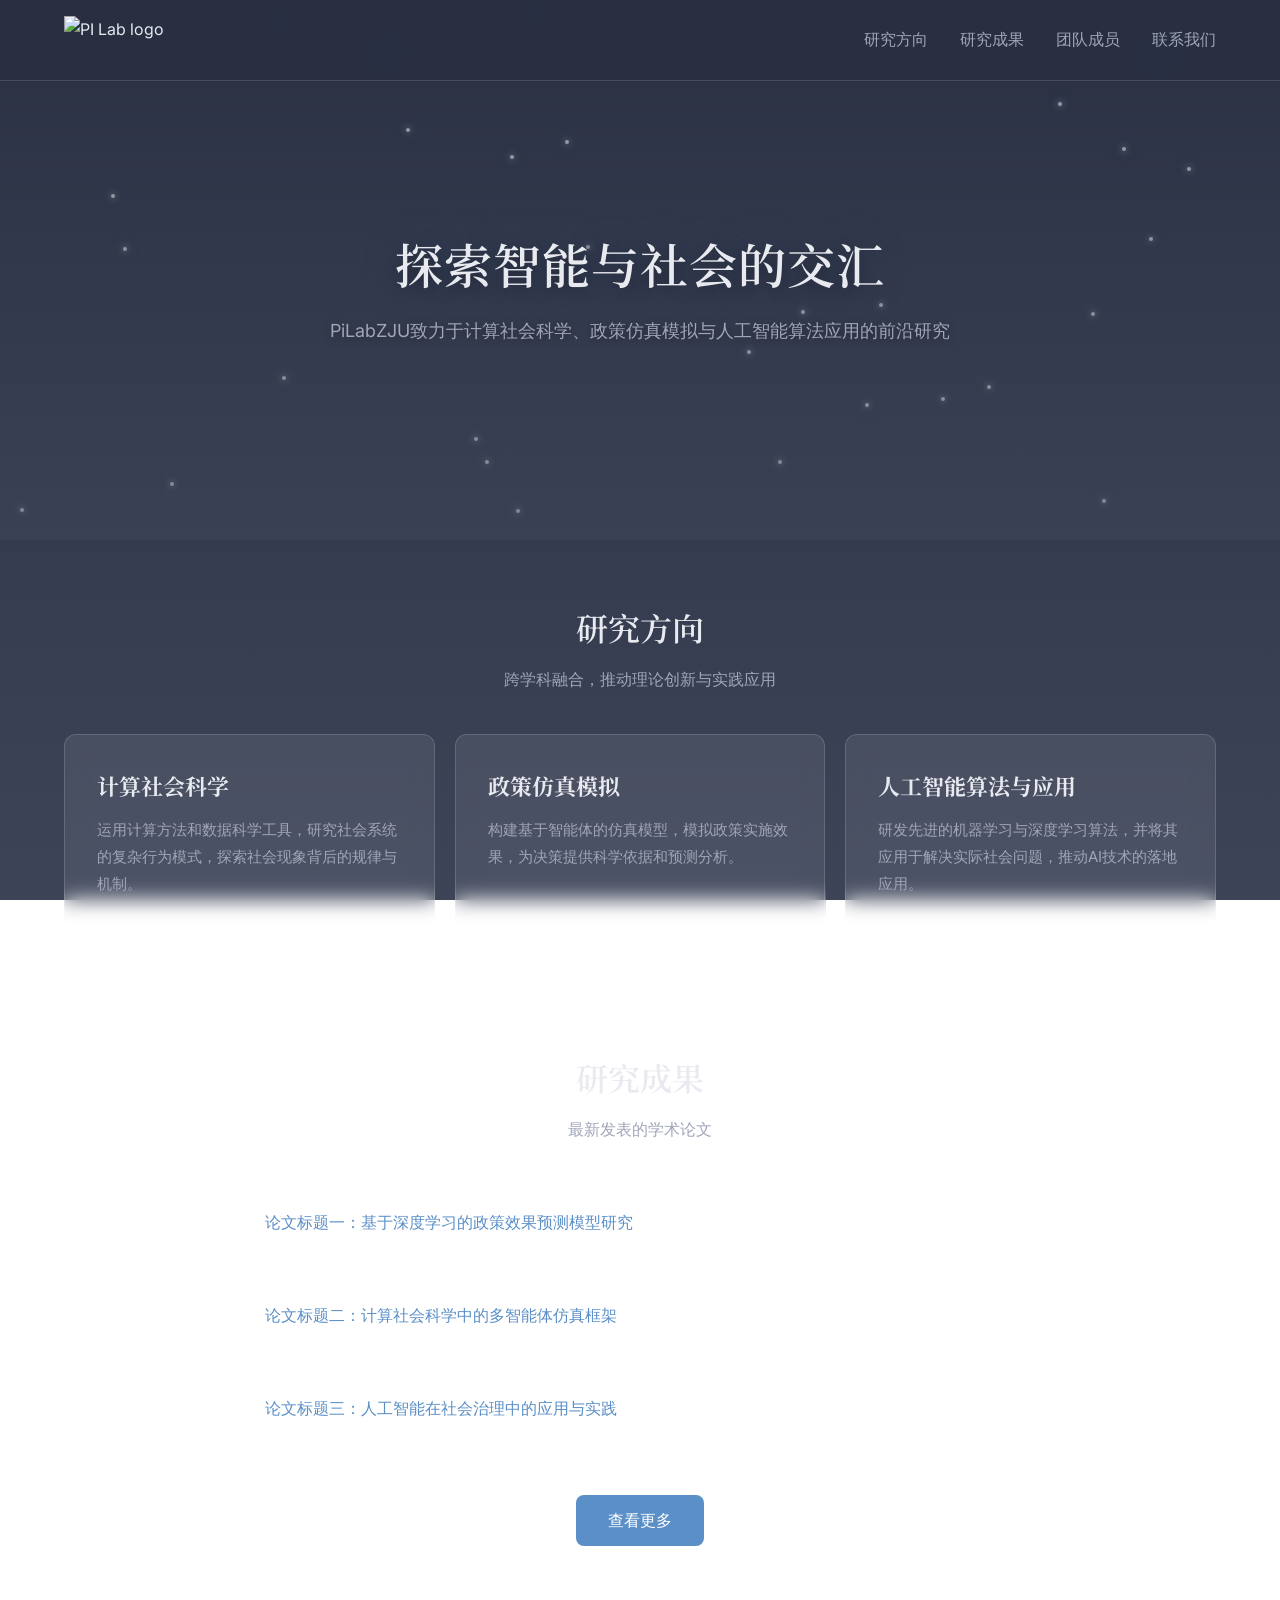
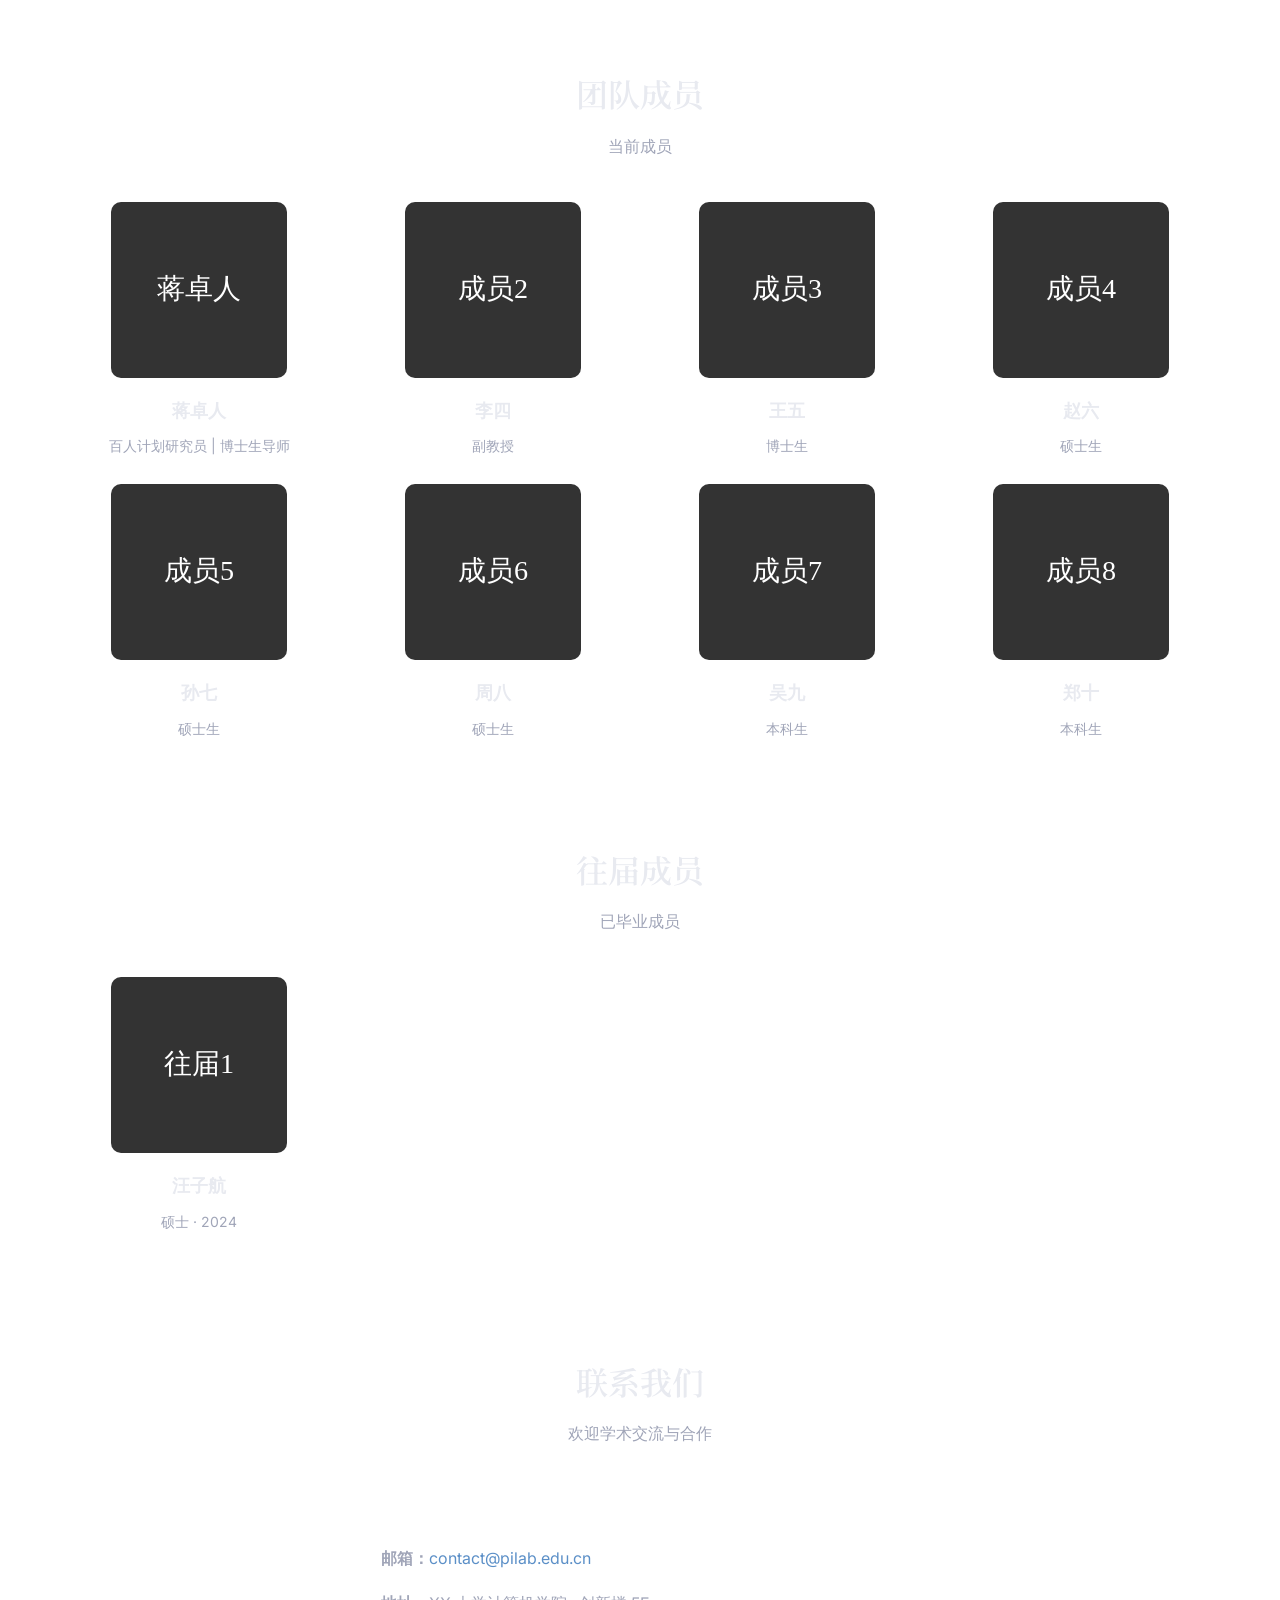
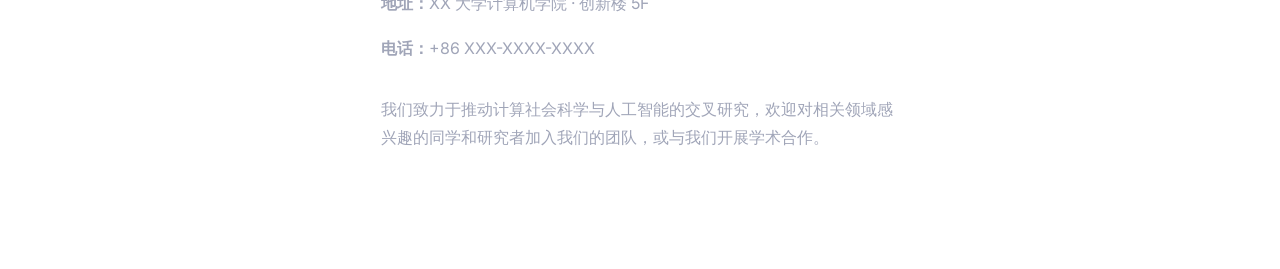
==== index.html @ d2496f92 "Add files via upload" ====
<!doctype html>
<html lang="zh-CN">
<head>
  <meta charset="UTF-8">
  <meta name="viewport" content="width=device-width, initial-scale=1.0">
  <title>PI Lab - 学术团队</title>
  <link rel="preconnect" href="https://fonts.googleapis.com">
  <link rel="preconnect" href="https://fonts.gstatic.com" crossorigin>
  <link href="https://fonts.googleapis.com/css2?family=Noto+Serif+SC:wght@400;600&family=Inter:wght@400;500;600&display=swap" rel="stylesheet">
  <link rel="stylesheet" href="style.css">
</head>
<body>
  <header>
    <div class="nav">
      <div class="brand">
        <img src="pic/logo.svg" alt="PI Lab logo">
      </div>
      <div class="nav-links">
        <a href="#research">研究方向</a>
        <a href="#papers">研究成果</a>
        <a href="#members">团队成员</a>
        <a href="#contact">联系我们</a>
      </div>
    </div>
  </header>

  <main>
    <section class="hero">
      <div class="hero-particles" id="particles"></div>
      <div class="hero-content">
        <h1>探索智能与社会的交汇</h1>
        <p>PiLabZJU致力于计算社会科学、政策仿真模拟与人工智能算法应用的前沿研究</p>
      </div>
    </section>

    <section class="section" id="research">
      <h2 class="section-title">研究方向</h2>
      <p class="section-subtitle">跨学科融合，推动理论创新与实践应用</p>
      <div class="grid">
        <div class="card">
          <h3>计算社会科学</h3>
          <p>运用计算方法和数据科学工具，研究社会系统的复杂行为模式，探索社会现象背后的规律与机制。</p>
        </div>
        <div class="card">
          <h3>政策仿真模拟</h3>
          <p>构建基于智能体的仿真模型，模拟政策实施效果，为决策提供科学依据和预测分析。</p>
        </div>
        <div class="card">
          <h3>人工智能算法与应用</h3>
          <p>研发先进的机器学习与深度学习算法，并将其应用于解决实际社会问题，推动AI技术的落地应用。</p>
        </div>
      </div>
    </section>

    <section class="section" id="papers">
      <h2 class="section-title">研究成果</h2>
      <p class="section-subtitle">最新发表的学术论文</p>
      <div style="max-width: 800px; margin: 0 auto;">
        <div class="paper-item">
          <a href="#" target="_blank">论文标题一：基于深度学习的政策效果预测模型研究</a>
        </div>
        <div class="paper-item">
          <a href="#" target="_blank">论文标题二：计算社会科学中的多智能体仿真框架</a>
        </div>
        <div class="paper-item">
          <a href="#" target="_blank">论文标题三：人工智能在社会治理中的应用与实践</a>
        </div>
        <div style="text-align: center;">
          <a href="papers.html" class="btn-more">查看更多</a>
        </div>
      </div>
    </section>

    <section class="section" id="members">
      <h2 class="section-title">团队成员</h2>
      <p class="section-subtitle">当前成员</p>
      <div class="members-grid">
        <div class="member-card" onclick="window.location.href='member.html?id=1'">
          <img src="pic/teacher_jiang.jpg" alt="蒋卓人" class="member-photo" onerror="this.src='data:image/svg+xml,%3Csvg xmlns=%22http://www.w3.org/2000/svg%22 width=%22100%22 height=%22100%22%3E%3Crect fill=%22%23333%22 width=%22100%22 height=%22100%22/%3E%3Ctext fill=%22%23fff%22 x=%2250%22 y=%2250%22 text-anchor=%22middle%22 dy=%22.3em%22%3E蒋卓人%3C/text%3E%3C/svg%3E'">
          <h3 class="member-name">蒋卓人</h3>
          <p class="member-role">百人计划研究员 | 博士生导师</p>
          <div class="member-hover-info">研究方向：计算社会科学、政策仿真模拟、人工智能算法与应用</div>
        </div>
        <div class="member-card" onclick="window.location.href='member.html?id=2'">
          <img src="pic/member2.jpg" alt="成员2" class="member-photo" onerror="this.src='data:image/svg+xml,%3Csvg xmlns=%22http://www.w3.org/2000/svg%22 width=%22100%22 height=%22100%22%3E%3Crect fill=%22%23333%22 width=%22100%22 height=%22100%22/%3E%3Ctext fill=%22%23fff%22 x=%2250%22 y=%2250%22 text-anchor=%22middle%22 dy=%22.3em%22%3E成员2%3C/text%3E%3C/svg%3E'">
          <h3 class="member-name">李四</h3>
          <p class="member-role">副教授</p>
          <div class="member-hover-info">研究方向：人工智能算法、机器学习</div>
        </div>
        <div class="member-card" onclick="window.location.href='member.html?id=3'">
          <img src="pic/member3.jpg" alt="成员3" class="member-photo" onerror="this.src='data:image/svg+xml,%3Csvg xmlns=%22http://www.w3.org/2000/svg%22 width=%22100%22 height=%22100%22%3E%3Crect fill=%22%23333%22 width=%22100%22 height=%22100%22/%3E%3Ctext fill=%22%23fff%22 x=%2250%22 y=%2250%22 text-anchor=%22middle%22 dy=%22.3em%22%3E成员3%3C/text%3E%3C/svg%3E'">
          <h3 class="member-name">王五</h3>
          <p class="member-role">博士生</p>
          <div class="member-hover-info">研究方向：政策仿真、数据分析</div>
        </div>
        <div class="member-card" onclick="window.location.href='member.html?id=4'">
          <img src="pic/member4.jpg" alt="成员4" class="member-photo" onerror="this.src='data:image/svg+xml,%3Csvg xmlns=%22http://www.w3.org/2000/svg%22 width=%22100%22 height=%22100%22%3E%3Crect fill=%22%23333%22 width=%22100%22 height=%22100%22/%3E%3Ctext fill=%22%23fff%22 x=%2250%22 y=%2250%22 text-anchor=%22middle%22 dy=%22.3em%22%3E成员4%3C/text%3E%3C/svg%3E'">
          <h3 class="member-name">赵六</h3>
          <p class="member-role">硕士生</p>
          <div class="member-hover-info">研究方向：深度学习、计算机视觉</div>
        </div>
        <div class="member-card" onclick="window.location.href='member.html?id=5'">
          <img src="pic/member5.jpg" alt="成员5" class="member-photo" onerror="this.src='data:image/svg+xml,%3Csvg xmlns=%22http://www.w3.org/2000/svg%22 width=%22100%22 height=%22100%22%3E%3Crect fill=%22%23333%22 width=%22100%22 height=%22100%22/%3E%3Ctext fill=%22%23fff%22 x=%2250%22 y=%2250%22 text-anchor=%22middle%22 dy=%22.3em%22%3E成员5%3C/text%3E%3C/svg%3E'">
          <h3 class="member-name">孙七</h3>
          <p class="member-role">硕士生</p>
          <div class="member-hover-info">研究方向：自然语言处理、知识图谱</div>
        </div>
        <div class="member-card" onclick="window.location.href='member.html?id=6'">
          <img src="pic/member6.jpg" alt="成员6" class="member-photo" onerror="this.src='data:image/svg+xml,%3Csvg xmlns=%22http://www.w3.org/2000/svg%22 width=%22100%22 height=%22100%22%3E%3Crect fill=%22%23333%22 width=%22100%22 height=%22100%22/%3E%3Ctext fill=%22%23fff%22 x=%2250%22 y=%2250%22 text-anchor=%22middle%22 dy=%22.3em%22%3E成员6%3C/text%3E%3C/svg%3E'">
          <h3 class="member-name">周八</h3>
          <p class="member-role">硕士生</p>
          <div class="member-hover-info">研究方向：强化学习、智能决策</div>
        </div>
        <div class="member-card" onclick="window.location.href='member.html?id=7'">
          <img src="pic/member7.jpg" alt="成员7" class="member-photo" onerror="this.src='data:image/svg+xml,%3Csvg xmlns=%22http://www.w3.org/2000/svg%22 width=%22100%22 height=%22100%22%3E%3Crect fill=%22%23333%22 width=%22100%22 height=%22100%22/%3E%3Ctext fill=%22%23fff%22 x=%2250%22 y=%2250%22 text-anchor=%22middle%22 dy=%22.3em%22%3E成员7%3C/text%3E%3C/svg%3E'">
          <h3 class="member-name">吴九</h3>
          <p class="member-role">本科生</p>
          <div class="member-hover-info">研究方向：数据挖掘、社会网络分析</div>
        </div>
        <div class="member-card" onclick="window.location.href='member.html?id=8'">
          <img src="pic/member8.jpg" alt="成员8" class="member-photo" onerror="this.src='data:image/svg+xml,%3Csvg xmlns=%22http://www.w3.org/2000/svg%22 width=%22100%22 height=%22100%22%3E%3Crect fill=%22%23333%22 width=%22100%22 height=%22100%22/%3E%3Ctext fill=%22%23fff%22 x=%2250%22 y=%2250%22 text-anchor=%22middle%22 dy=%22.3em%22%3E成员8%3C/text%3E%3C/svg%3E'">
          <h3 class="member-name">郑十</h3>
          <p class="member-role">本科生</p>
          <div class="member-hover-info">研究方向：算法优化、系统设计</div>
        </div>
      </div>
      
      <hr class="section-divider">
      
      <h2 class="section-title" style="margin-top: 0;">往届成员</h2>
      <p class="section-subtitle">已毕业成员</p>
      <div class="members-grid">
        <div class="member-card no-link">
          <img src="pic/alumni1.jpg" alt="往届成员1" class="member-photo" onerror="this.src='data:image/svg+xml,%3Csvg xmlns=%22http://www.w3.org/2000/svg%22 width=%22100%22 height=%22100%22%3E%3Crect fill=%22%23333%22 width=%22100%22 height=%22100%22/%3E%3Ctext fill=%22%23fff%22 x=%2250%22 y=%2250%22 text-anchor=%22middle%22 dy=%22.3em%22%3E往届1%3C/text%3E%3C/svg%3E'">
          <h3 class="member-name">汪子航</h3>
          <p class="member-role">硕士 · 2024</p>
          <div class="member-hover-info">研究方向：计算社会科学、自然语言处理</div>
        </div>
      </div>
    </section>

    <section class="section" id="contact">
      <h2 class="section-title">联系我们</h2>
      <p class="section-subtitle">欢迎学术交流与合作</p>
      <div class="contact-info">
        <p><strong>邮箱：</strong><a href="mailto:contact@pilab.edu.cn">contact@pilab.edu.cn</a></p>
        <p><strong>地址：</strong>XX 大学计算机学院 · 创新楼 5F</p>
        <p><strong>电话：</strong>+86 XXX-XXXX-XXXX</p>
        <p style="margin-top: 32px; color: var(--text-muted);">我们致力于推动计算社会科学与人工智能的交叉研究，欢迎对相关领域感兴趣的同学和研究者加入我们的团队，或与我们开展学术合作。</p>
      </div>
    </section>
  </main>

  <button class="back-to-top" id="backToTop" aria-label="返回顶部">↑</button>

  <script>
    // 生成粒子效果
    function createParticles() {
      const particlesContainer = document.getElementById('particles');
      if (!particlesContainer) return;
      
      const particleCount = 30;
      for (let i = 0; i < particleCount; i++) {
        const particle = document.createElement('div');
        particle.className = 'particle';
        particle.style.left = Math.random() * 100 + '%';
        particle.style.top = Math.random() * 100 + '%';
        particle.style.animationDelay = Math.random() * 15 + 's';
        particle.style.animationDuration = (10 + Math.random() * 10) + 's';
        particlesContainer.appendChild(particle);
      }
    }
    
    // 页面加载后创建粒子
    window.addEventListener('load', createParticles);
    
    // 返回顶部按钮
    const backToTop = document.getElementById('backToTop');
    
    window.addEventListener('scroll', () => {
      if (window.pageYOffset > 300) {
        backToTop.classList.add('visible');
      } else {
        backToTop.classList.remove('visible');
      }
    });
    
    backToTop.addEventListener('click', () => {
      window.scrollTo({
        top: 0,
        behavior: 'smooth'
      });
    });

    // 平滑滚动（增强）
    document.querySelectorAll('a[href^="#"]').forEach(anchor => {
      anchor.addEventListener('click', function (e) {
        e.preventDefault();
        const target = document.querySelector(this.getAttribute('href'));
        if (target) {
          const headerOffset = 80;
          const elementPosition = target.getBoundingClientRect().top;
          const offsetPosition = elementPosition + window.pageYOffset - headerOffset;
          
          window.scrollTo({
            top: offsetPosition,
            behavior: 'smooth'
          });
        }
      });
    });
  </script>
</body>
</html>
---- style.css ----
:root {
  --bg-dark: #2a2f42;
  --bg-gradient-start: #2a2f42;
  --bg-gradient-end: #3d4458;
  --text: #e8eaf0;
  --text-muted: #a0a5b8;
  --primary: #5b8fc7;
  --primary-dark: #4a7bb0;
  --card: rgba(255, 255, 255, 0.08);
  --card-hover: rgba(255, 255, 255, 0.12);
  --border: rgba(255, 255, 255, 0.15);
  --shadow: rgba(0, 0, 0, 0.3);
  --max-width: 1200px;
}
* { 
  box-sizing: border-box;
  margin: 0;
  padding: 0;
}
html {
  scroll-behavior: smooth;
}
body {
  font-family: "Inter", "Noto Sans SC", system-ui, -apple-system, sans-serif;
  background: linear-gradient(180deg, var(--bg-gradient-start) 0%, var(--bg-gradient-end) 100%);
  background-attachment: fixed;
  color: var(--text);
  line-height: 1.7;
  -webkit-font-smoothing: antialiased;
  min-height: 100vh;
}
header {
  background: rgba(42, 47, 66, 0.9);
  backdrop-filter: blur(10px);
  border-bottom: 1px solid var(--border);
  position: fixed;
  top: 0;
  left: 0;
  right: 0;
  z-index: 1000;
  transition: all 0.3s ease;
}
.nav {
  max-width: var(--max-width);
  margin: 0 auto;
  padding: 16px 24px;
  display: flex;
  align-items: center;
  justify-content: space-between;
}
.brand {
  display: inline-flex;
  align-items: center;
}
.brand img {
  height: 48px;
  width: auto;
  display: block;
}
.nav-links {
  display: flex;
  gap: 32px;
  align-items: center;
}
.nav-links a {
  color: var(--text-muted);
  text-decoration: none;
  font-size: 16px;
  font-weight: 500;
  transition: color 0.3s ease;
  position: relative;
}
.nav-links a::after {
  content: '';
  position: absolute;
  bottom: -4px;
  left: 0;
  width: 0;
  height: 2px;
  background: var(--primary);
  transition: width 0.3s ease;
}
.nav-links a:hover {
  color: var(--text);
}
.nav-links a:hover::after {
  width: 100%;
}
.hero {
  position: relative;
  min-height: 60vh;
  display: flex;
  align-items: center;
  justify-content: center;
  text-align: center;
  padding: 100px 24px 60px;
  overflow: hidden;
}
.hero::before {
  content: '';
  position: absolute;
  top: 0;
  left: 0;
  right: 0;
  bottom: 0;
  background: url('pic/star.jpg') center/cover no-repeat;
  background-size: cover;
  background-position: center;
  opacity: 0.6;
  z-index: 0;
  animation: heroZoom 20s ease-in-out infinite alternate;
}
.hero::after {
  content: '';
  position: absolute;
  top: 0;
  left: 0;
  right: 0;
  bottom: 0;
  background: linear-gradient(180deg, rgba(42, 47, 66, 0.4) 0%, rgba(61, 68, 88, 0.6) 100%);
  z-index: 1;
}
.hero-particles {
  position: absolute;
  top: 0;
  left: 0;
  right: 0;
  bottom: 0;
  z-index: 1;
  pointer-events: none;
  overflow: hidden;
}
.particle {
  position: absolute;
  width: 4px;
  height: 4px;
  background: rgba(255, 255, 255, 0.9);
  border-radius: 50%;
  animation: float 15s infinite ease-in-out;
  box-shadow: 0 0 6px rgba(255, 255, 255, 0.8), 0 0 12px rgba(91, 143, 199, 0.6);
}
@keyframes heroZoom {
  0% {
    transform: scale(1);
  }
  100% {
    transform: scale(1.1);
  }
}
@keyframes float {
  0%, 100% {
    transform: translateY(0) translateX(0);
    opacity: 0.3;
  }
  10% {
    opacity: 1;
  }
  90% {
    opacity: 1;
  }
  50% {
    transform: translateY(-100px) translateX(50px);
    opacity: 1;
  }
}
@keyframes fadeInUp {
  from {
    opacity: 0;
    transform: translateY(30px);
  }
  to {
    opacity: 1;
    transform: translateY(0);
  }
}
.hero-content {
  position: relative;
  z-index: 2;
  max-width: 800px;
  margin: 0 auto;
  animation: fadeInUp 1s ease-out;
}
.hero h1 {
  font-family: "Noto Serif SC", serif;
  font-size: clamp(28px, 4vw, 48px);
  font-weight: 600;
  margin: 0 0 20px;
  letter-spacing: 1px;
  line-height: 1.3;
  text-shadow: 0 4px 20px rgba(0, 0, 0, 0.5), 0 0 40px rgba(91, 143, 199, 0.3);
  animation: fadeInUp 1s ease-out 0.2s both;
}
.hero p {
  font-size: clamp(15px, 2vw, 18px);
  color: var(--text-muted);
  margin: 0;
  line-height: 1.8;
  text-shadow: 0 2px 10px rgba(0, 0, 0, 0.4);
  animation: fadeInUp 1s ease-out 0.4s both;
}
.section {
  max-width: var(--max-width);
  margin: 0 auto;
  padding: 60px 24px;
}
.section-title {
  font-family: "Noto Serif SC", serif;
  font-size: clamp(26px, 4vw, 32px);
  font-weight: 600;
  margin: 0 0 12px;
  text-align: center;
  color: var(--text);
}
.section-subtitle {
  text-align: center;
  color: var(--text-muted);
  font-size: 16px;
  margin: 0 0 40px;
}
.grid {
  display: grid;
  grid-template-columns: repeat(auto-fit, minmax(280px, 1fr));
  gap: 20px;
  margin-top: 32px;
}
.card {
  background: var(--card);
  border: 1px solid var(--border);
  border-radius: 12px;
  padding: 32px;
  transition: all 0.3s ease;
  backdrop-filter: blur(10px);
}
.card:hover {
  background: var(--card-hover);
  transform: translateY(-4px);
  box-shadow: 0 12px 40px var(--shadow);
}
.card h3 {
  font-family: "Noto Serif SC", serif;
  font-size: 22px;
  margin: 0 0 12px;
  color: var(--text);
}
.card p {
  color: var(--text-muted);
  font-size: 15px;
  line-height: 1.8;
  margin: 0;
}
.paper-item {
  background: var(--card);
  border: 1px solid var(--border);
  border-radius: 12px;
  padding: 24px;
  margin-bottom: 16px;
  transition: all 0.3s ease;
  backdrop-filter: blur(10px);
}
.paper-item:hover {
  background: var(--card-hover);
  transform: translateX(8px);
}
.paper-item a {
  color: var(--primary);
  text-decoration: none;
  font-size: 16px;
  font-weight: 500;
  display: block;
  transition: color 0.3s ease;
}
.paper-item a:hover {
  color: var(--primary-dark);
}
.btn-more {
  display: inline-block;
  margin-top: 32px;
  padding: 12px 32px;
  background: var(--primary);
  color: #fff;
  text-decoration: none;
  border-radius: 8px;
  font-weight: 500;
  transition: all 0.3s ease;
  border: none;
  cursor: pointer;
}
.btn-more:hover {
  background: var(--primary-dark);
  transform: translateY(-2px);
  box-shadow: 0 8px 24px rgba(91, 143, 199, 0.3);
}
.members-grid {
  display: grid;
  grid-template-columns: repeat(4, 1fr);
  gap: 24px;
  margin-top: 32px;
}
.member-card {
  text-align: center;
  cursor: pointer;
  transition: all 0.3s ease;
}
.member-card.no-link {
  cursor: default;
}
.member-photo {
  width: 100%;
  max-width: 180px;
  aspect-ratio: 1;
  border-radius: 12px;
  object-fit: cover;
  border: 2px solid var(--border);
  margin: 0 auto 16px;
  transition: all 0.3s ease;
  background: var(--card);
  display: block;
}
.member-card:hover .member-photo {
  border-color: var(--primary);
  transform: scale(1.05);
  box-shadow: 0 8px 24px var(--shadow);
}
.member-name {
  font-size: 18px;
  font-weight: 600;
  margin: 0 0 8px;
  color: var(--text);
}
.member-role {
  font-size: 14px;
  color: var(--text-muted);
  margin: 0;
}
.member-hover-info {
  position: absolute;
  top: 50%;
  left: 50%;
  transform: translate(-50%, -50%);
  background: rgba(26, 29, 46, 0.95);
  backdrop-filter: blur(10px);
  padding: 16px 20px;
  border-radius: 8px;
  border: 1px solid var(--border);
  opacity: 0;
  pointer-events: none;
  transition: all 0.3s ease;
  z-index: 10;
  white-space: nowrap;
  font-size: 14px;
  color: var(--text);
}
.member-card {
  position: relative;
}
.member-card:hover .member-hover-info {
  opacity: 1;
}
.contact-info {
  background: var(--card);
  border: 1px solid var(--border);
  border-radius: 12px;
  padding: 40px;
  max-width: 600px;
  margin: 0 auto;
  backdrop-filter: blur(10px);
}
.contact-info p {
  color: var(--text-muted);
  font-size: 16px;
  margin: 16px 0;
  line-height: 1.8;
}
.contact-info a {
  color: var(--primary);
  text-decoration: none;
  transition: color 0.3s ease;
}
.contact-info a:hover {
  color: var(--primary-dark);
}
.back-to-top {
  position: fixed;
  bottom: 32px;
  right: 32px;
  width: 48px;
  height: 48px;
  background: var(--primary);
  border: none;
  border-radius: 50%;
  color: #fff;
  font-size: 20px;
  cursor: pointer;
  opacity: 0;
  visibility: hidden;
  transition: all 0.3s ease;
  z-index: 999;
  display: flex;
  align-items: center;
  justify-content: center;
  box-shadow: 0 4px 16px rgba(91, 143, 199, 0.3);
}
.back-to-top.visible {
  opacity: 1;
  visibility: visible;
}
.back-to-top:hover {
  background: var(--primary-dark);
  transform: translateY(-4px);
  box-shadow: 0 8px 24px rgba(91, 143, 199, 0.4);
}
.section-divider {
  margin: 50px 0;
  border: none;
  height: 1px;
  background: var(--border);
}
@media (max-width: 1024px) {
  .members-grid {
    grid-template-columns: repeat(3, 1fr);
  }
}
@media (max-width: 768px) {
  .nav-links {
    gap: 20px;
  }
  .nav-links a {
    font-size: 13px;
  }
  .members-grid {
    grid-template-columns: repeat(2, 1fr);
    gap: 24px;
  }
  .section {
    padding: 50px 20px;
  }
  .back-to-top {
    bottom: 20px;
    right: 20px;
    width: 44px;
    height: 44px;
  }
}
@media (max-width: 480px) {
  .members-grid {
    grid-template-columns: 1fr;
  }
  .nav-links {
    gap: 16px;
  }
}

/* Papers page specific styles */
.brand a {
  text-decoration: none;
}
.container {
  max-width: var(--max-width);
  margin: 0 auto;
  padding: 120px 24px 80px;
}
.page-title {
  font-family: "Noto Serif SC", serif;
  font-size: clamp(32px, 5vw, 42px);
  font-weight: 600;
  margin: 0 0 16px;
  text-align: center;
}
.page-subtitle {
  text-align: center;
  color: var(--text-muted);
  font-size: 16px;
  margin: 0 0 60px;
}
.paper-list {
  display: flex;
  flex-direction: column;
  gap: 20px;
}
.paper-card {
  background: var(--card);
  border: 1px solid var(--border);
  border-radius: 12px;
  padding: 28px;
  transition: all 0.3s ease;
  backdrop-filter: blur(10px);
}
.paper-card:hover {
  background: var(--card-hover);
  transform: translateY(-2px);
  box-shadow: 0 12px 40px var(--shadow);
}
.paper-title {
  font-size: 20px;
  font-weight: 600;
  margin: 0 0 12px;
  color: var(--text);
  line-height: 1.4;
}
.paper-title a {
  color: var(--primary);
  text-decoration: none;
  transition: color 0.3s ease;
}
.paper-title a:hover {
  color: var(--primary-dark);
}
.paper-authors {
  color: var(--text-muted);
  font-size: 15px;
  margin: 0 0 12px;
}
.paper-venue {
  color: var(--text-muted);
  font-size: 14px;
  margin: 0 0 16px;
  font-style: italic;
}
.paper-links {
  display: flex;
  gap: 16px;
  flex-wrap: wrap;
}
.paper-link {
  display: inline-flex;
  align-items: center;
  gap: 6px;
  padding: 8px 16px;
  background: rgba(91, 143, 199, 0.1);
  border: 1px solid var(--primary);
  border-radius: 6px;
  color: var(--primary);
  text-decoration: none;
  font-size: 14px;
  transition: all 0.3s ease;
}
.paper-link:hover {
  background: var(--primary);
  color: #fff;
}

/* Member page specific styles */
.member-header {
  display: grid;
  grid-template-columns: 200px 1fr;
  gap: 40px;
  margin-bottom: 40px;
  align-items: start;
}
.member-photo-large {
  width: 100%;
  aspect-ratio: 1;
  border-radius: 12px;
  object-fit: cover;
  border: 2px solid var(--border);
  background: var(--card);
}
.member-info {
  flex: 1;
}
.member-tags {
  display: flex;
  flex-wrap: wrap;
  gap: 10px;
  margin-bottom: 20px;
}
.tag {
  padding: 6px 14px;
  background: rgba(91, 143, 199, 0.15);
  border: 1px solid var(--primary);
  border-radius: 20px;
  font-size: 14px;
  color: var(--primary);
}
.member-links {
  display: flex;
  gap: 16px;
  flex-wrap: wrap;
}
.member-link {
  display: inline-flex;
  align-items: center;
  gap: 6px;
  padding: 8px 16px;
  background: rgba(91, 143, 199, 0.1);
  border: 1px solid var(--primary);
  border-radius: 6px;
  color: var(--primary);
  text-decoration: none;
  font-size: 14px;
  transition: all 0.3s ease;
}
.member-link:hover {
  background: var(--primary);
  color: #fff;
}
.member-content {
  background: var(--card);
  border: 1px solid var(--border);
  border-radius: 12px;
  padding: 40px;
  backdrop-filter: blur(10px);
}
.content-section {
  margin-bottom: 32px;
}
.content-section:last-child {
  margin-bottom: 0;
}
.content-section h3 {
  font-family: "Noto Serif SC", serif;
  font-size: 22px;
  font-weight: 600;
  margin: 0 0 16px;
  color: var(--text);
  padding-bottom: 12px;
  border-bottom: 1px solid var(--border);
}
.content-section p {
  color: var(--text-muted);
  font-size: 16px;
  line-height: 1.8;
  margin: 0 0 16px;
}
.content-section ul {
  color: var(--text-muted);
  font-size: 16px;
  line-height: 1.8;
  padding-left: 24px;
  margin: 0;
}
.content-section li {
  margin-bottom: 8px;
}

/* Additional responsive styles for papers and member pages */
@media (max-width: 768px) {
  .container {
    padding: 100px 20px 60px;
  }
  .paper-card {
    padding: 20px;
  }
  .paper-links {
    flex-direction: column;
  }
  .paper-link {
    width: 100%;
    justify-content: center;
  }
  .member-header {
    grid-template-columns: 1fr;
    gap: 24px;
    text-align: center;
  }
  .member-photo-large {
    max-width: 200px;
    margin: 0 auto;
  }
  .member-content {
    padding: 24px;
  }
}
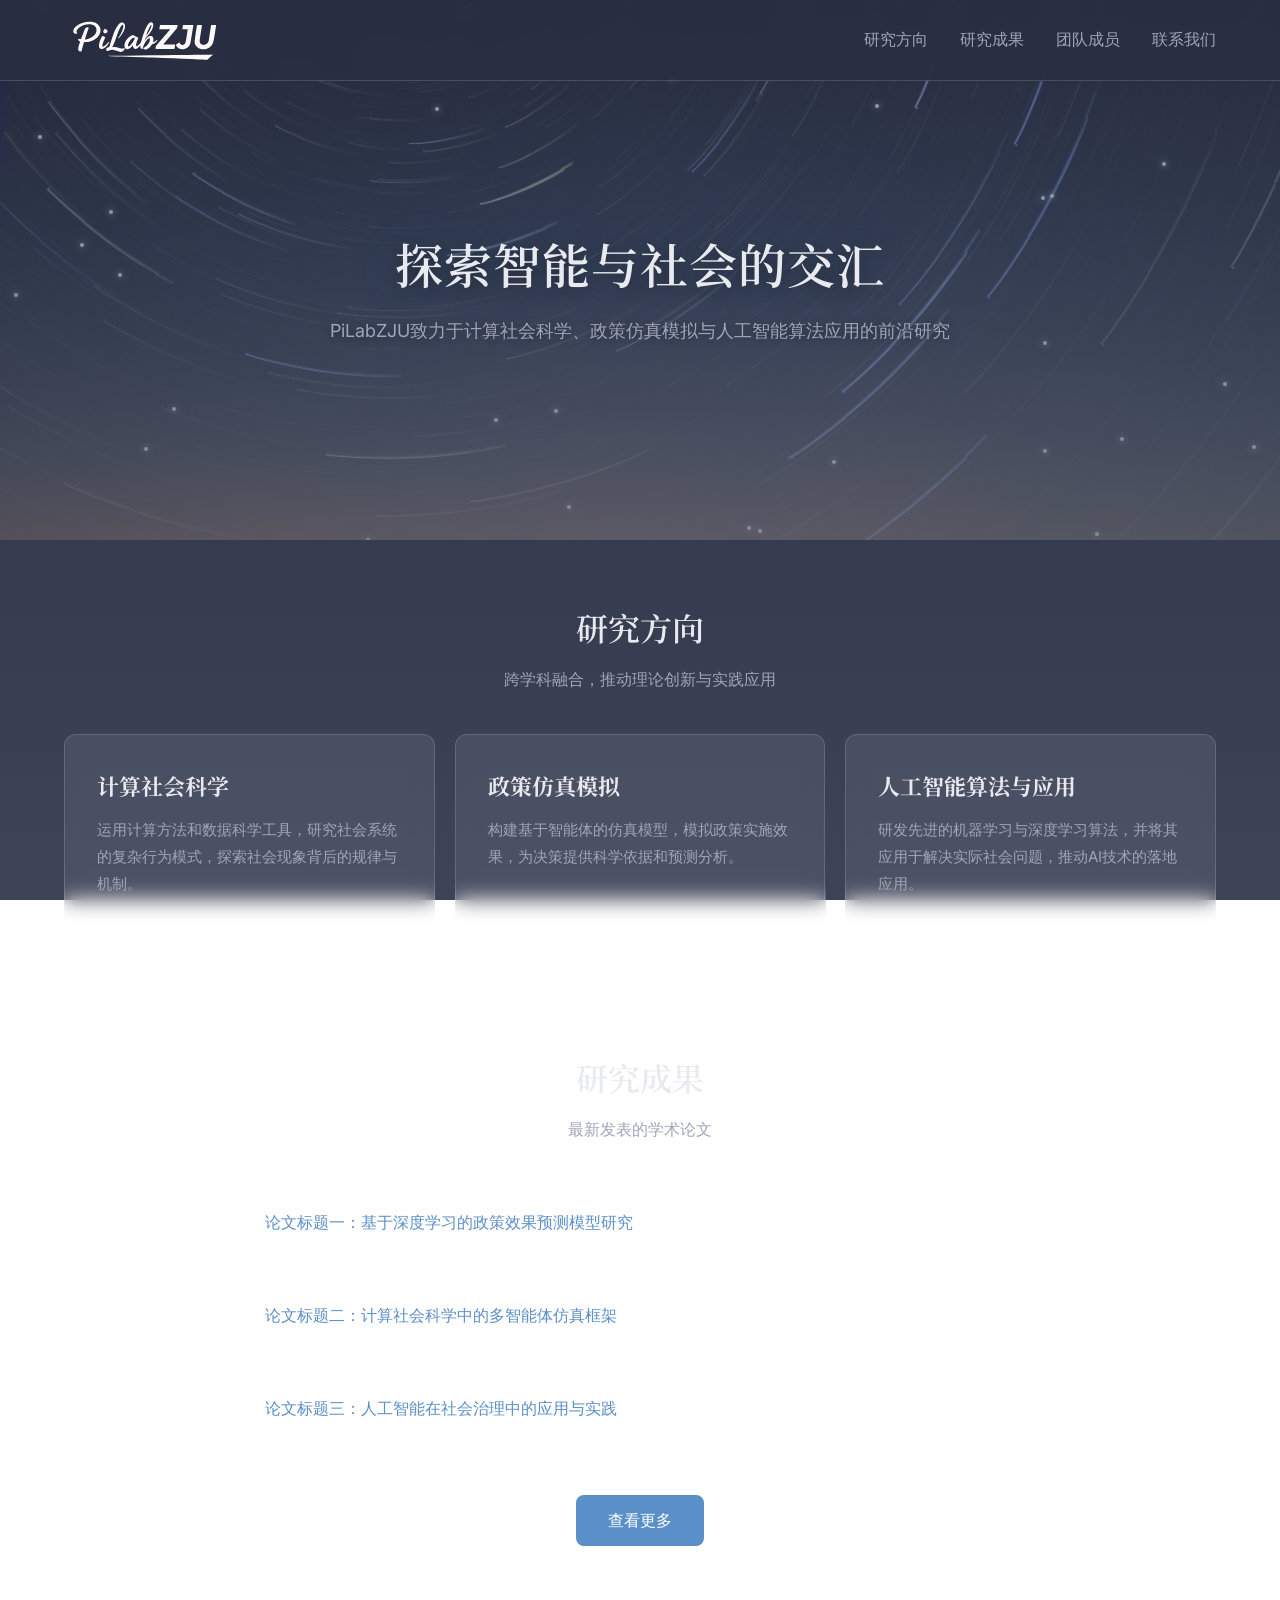
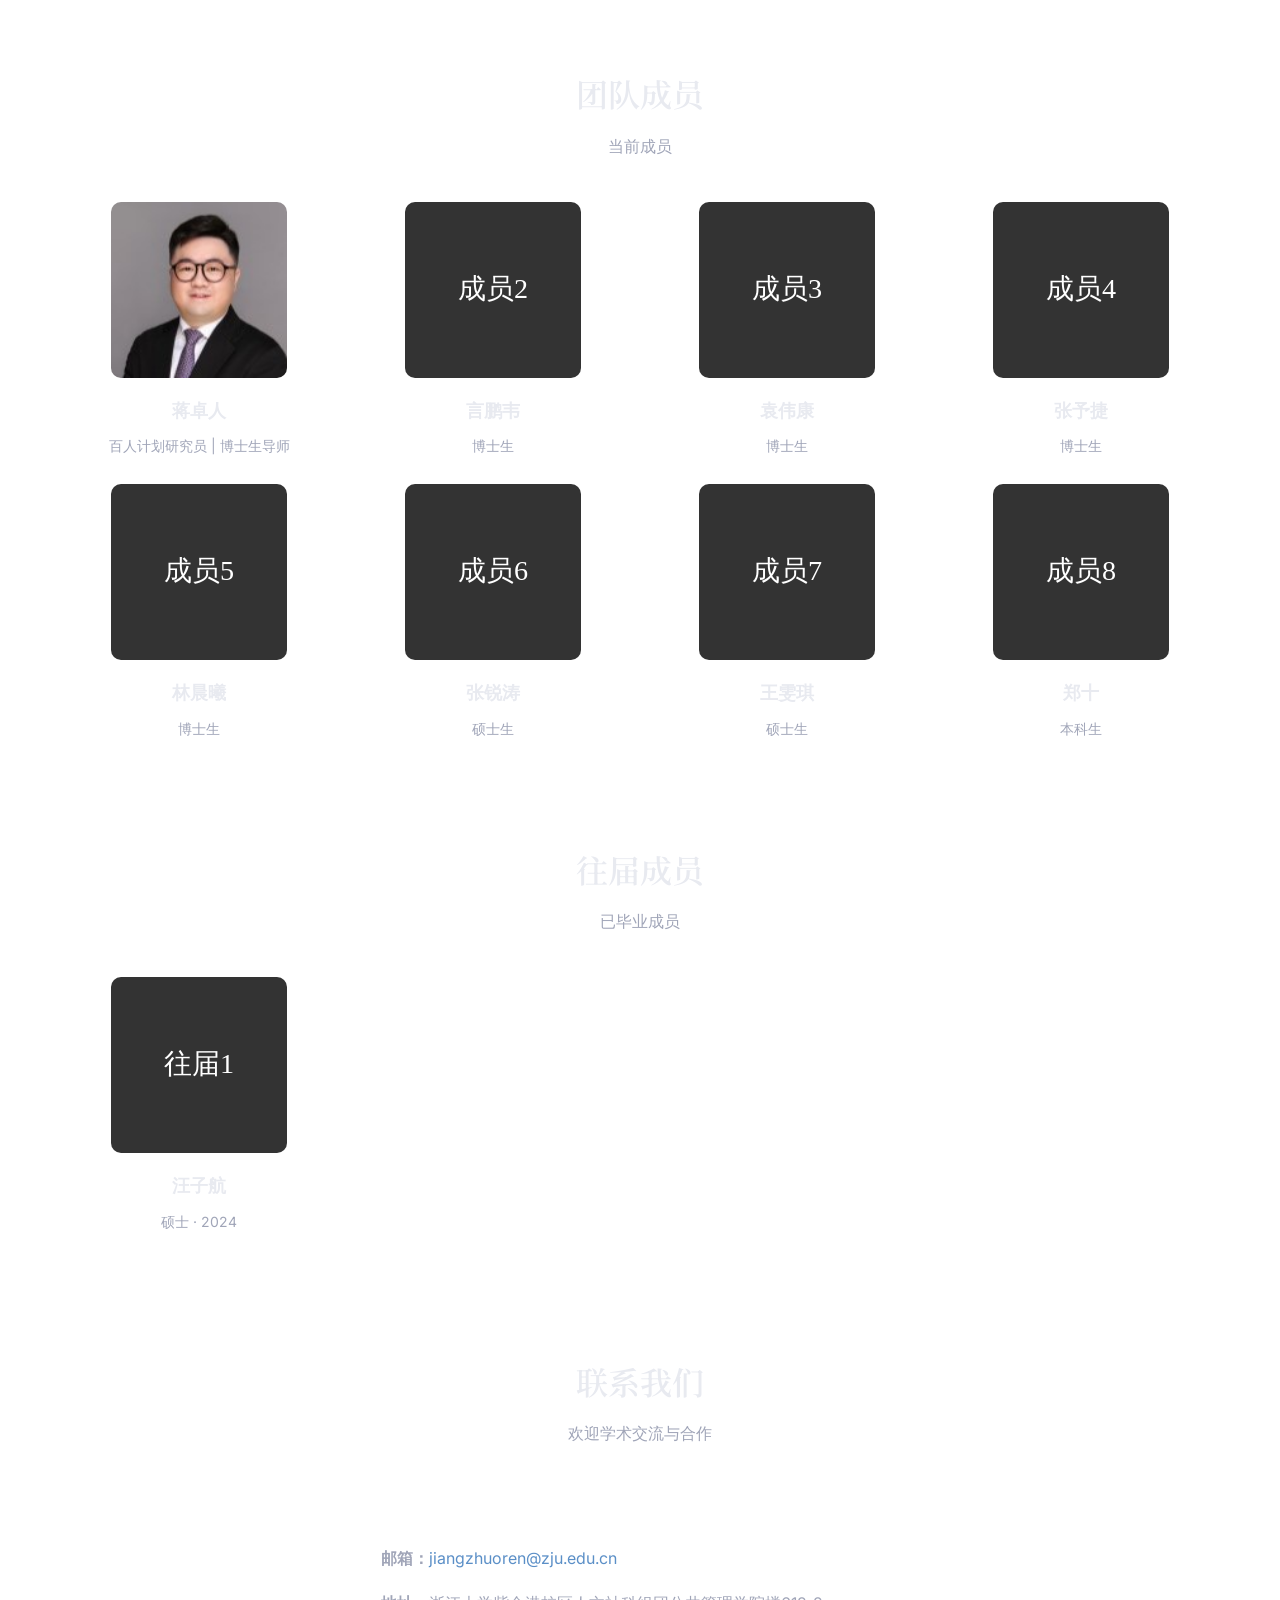
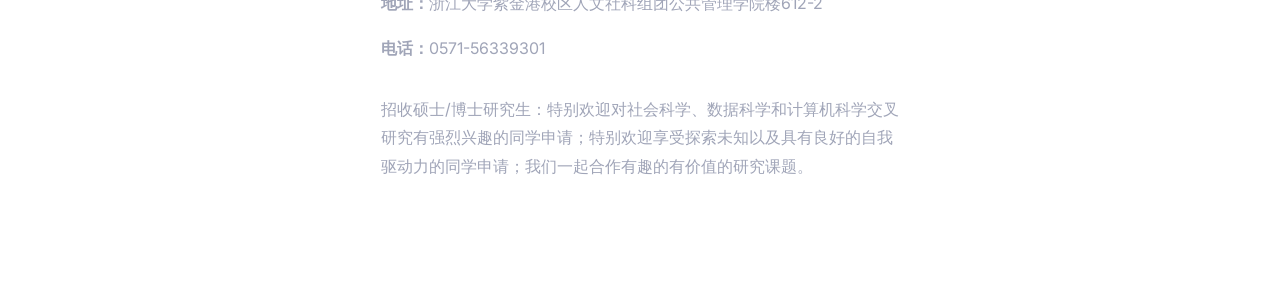
==== commit e012ba03: "update files" ====
--- a/index.html
+++ b/index.html
@@ -83,38 +83,38 @@
         </div>
         <div class="member-card" onclick="window.location.href='member.html?id=2'">
           <img src="pic/member2.jpg" alt="成员2" class="member-photo" onerror="this.src='data:image/svg+xml,%3Csvg xmlns=%22http://www.w3.org/2000/svg%22 width=%22100%22 height=%22100%22%3E%3Crect fill=%22%23333%22 width=%22100%22 height=%22100%22/%3E%3Ctext fill=%22%23fff%22 x=%2250%22 y=%2250%22 text-anchor=%22middle%22 dy=%22.3em%22%3E成员2%3C/text%3E%3C/svg%3E'">
-          <h3 class="member-name">李四</h3>
-          <p class="member-role">副教授</p>
+          <h3 class="member-name">言鹏韦</h3>
+          <p class="member-role">博士生</p>
           <div class="member-hover-info">研究方向：人工智能算法、机器学习</div>
         </div>
         <div class="member-card" onclick="window.location.href='member.html?id=3'">
           <img src="pic/member3.jpg" alt="成员3" class="member-photo" onerror="this.src='data:image/svg+xml,%3Csvg xmlns=%22http://www.w3.org/2000/svg%22 width=%22100%22 height=%22100%22%3E%3Crect fill=%22%23333%22 width=%22100%22 height=%22100%22/%3E%3Ctext fill=%22%23fff%22 x=%2250%22 y=%2250%22 text-anchor=%22middle%22 dy=%22.3em%22%3E成员3%3C/text%3E%3C/svg%3E'">
-          <h3 class="member-name">王五</h3>
-          <p class="member-role">博士生</p>
-          <div class="member-hover-info">研究方向：政策仿真、数据分析</div>
+          <h3 class="member-name">袁伟康</h3>
+          <p class="member-role">博士生</p>
+          <div class="member-hover-info">研究方向：计算社会科学、社交媒体、领域特定型大语言模型</div>
         </div>
         <div class="member-card" onclick="window.location.href='member.html?id=4'">
           <img src="pic/member4.jpg" alt="成员4" class="member-photo" onerror="this.src='data:image/svg+xml,%3Csvg xmlns=%22http://www.w3.org/2000/svg%22 width=%22100%22 height=%22100%22%3E%3Crect fill=%22%23333%22 width=%22100%22 height=%22100%22/%3E%3Ctext fill=%22%23fff%22 x=%2250%22 y=%2250%22 text-anchor=%22middle%22 dy=%22.3em%22%3E成员4%3C/text%3E%3C/svg%3E'">
-          <h3 class="member-name">赵六</h3>
-          <p class="member-role">硕士生</p>
+          <h3 class="member-name">张予捷</h3>
+          <p class="member-role">博士生</p>
           <div class="member-hover-info">研究方向：深度学习、计算机视觉</div>
         </div>
         <div class="member-card" onclick="window.location.href='member.html?id=5'">
           <img src="pic/member5.jpg" alt="成员5" class="member-photo" onerror="this.src='data:image/svg+xml,%3Csvg xmlns=%22http://www.w3.org/2000/svg%22 width=%22100%22 height=%22100%22%3E%3Crect fill=%22%23333%22 width=%22100%22 height=%22100%22/%3E%3Ctext fill=%22%23fff%22 x=%2250%22 y=%2250%22 text-anchor=%22middle%22 dy=%22.3em%22%3E成员5%3C/text%3E%3C/svg%3E'">
-          <h3 class="member-name">孙七</h3>
-          <p class="member-role">硕士生</p>
+          <h3 class="member-name">林晨曦</h3>
+          <p class="member-role">博士生</p>
           <div class="member-hover-info">研究方向：自然语言处理、知识图谱</div>
         </div>
         <div class="member-card" onclick="window.location.href='member.html?id=6'">
           <img src="pic/member6.jpg" alt="成员6" class="member-photo" onerror="this.src='data:image/svg+xml,%3Csvg xmlns=%22http://www.w3.org/2000/svg%22 width=%22100%22 height=%22100%22%3E%3Crect fill=%22%23333%22 width=%22100%22 height=%22100%22/%3E%3Ctext fill=%22%23fff%22 x=%2250%22 y=%2250%22 text-anchor=%22middle%22 dy=%22.3em%22%3E成员6%3C/text%3E%3C/svg%3E'">
-          <h3 class="member-name">周八</h3>
+          <h3 class="member-name">张锐涛</h3>
           <p class="member-role">硕士生</p>
           <div class="member-hover-info">研究方向：强化学习、智能决策</div>
         </div>
         <div class="member-card" onclick="window.location.href='member.html?id=7'">
           <img src="pic/member7.jpg" alt="成员7" class="member-photo" onerror="this.src='data:image/svg+xml,%3Csvg xmlns=%22http://www.w3.org/2000/svg%22 width=%22100%22 height=%22100%22%3E%3Crect fill=%22%23333%22 width=%22100%22 height=%22100%22/%3E%3Ctext fill=%22%23fff%22 x=%2250%22 y=%2250%22 text-anchor=%22middle%22 dy=%22.3em%22%3E成员7%3C/text%3E%3C/svg%3E'">
-          <h3 class="member-name">吴九</h3>
-          <p class="member-role">本科生</p>
+          <h3 class="member-name">王雯琪</h3>
+          <p class="member-role">硕士生</p>
           <div class="member-hover-info">研究方向：数据挖掘、社会网络分析</div>
         </div>
         <div class="member-card" onclick="window.location.href='member.html?id=8'">
@@ -143,10 +143,10 @@
       <h2 class="section-title">联系我们</h2>
       <p class="section-subtitle">欢迎学术交流与合作</p>
       <div class="contact-info">
-        <p><strong>邮箱：</strong><a href="mailto:contact@pilab.edu.cn">contact@pilab.edu.cn</a></p>
-        <p><strong>地址：</strong>XX 大学计算机学院 · 创新楼 5F</p>
-        <p><strong>电话：</strong>+86 XXX-XXXX-XXXX</p>
-        <p style="margin-top: 32px; color: var(--text-muted);">我们致力于推动计算社会科学与人工智能的交叉研究，欢迎对相关领域感兴趣的同学和研究者加入我们的团队，或与我们开展学术合作。</p>
+        <p><strong>邮箱：</strong><a href="#">jiangzhuoren@zju.edu.cn</a></p>
+        <p><strong>地址：</strong>浙江大学紫金港校区人文社科组团公共管理学院楼612-2</p>
+        <p><strong>电话：</strong>0571-56339301</p>
+        <p style="margin-top: 32px; color: var(--text-muted);">招收硕士/博士研究生：特别欢迎对社会科学、数据科学和计算机科学交叉研究有强烈兴趣的同学申请；特别欢迎享受探索未知以及具有良好的自我驱动力的同学申请；我们一起合作有趣的有价值的研究课题。</p>
       </div>
     </section>
   </main>
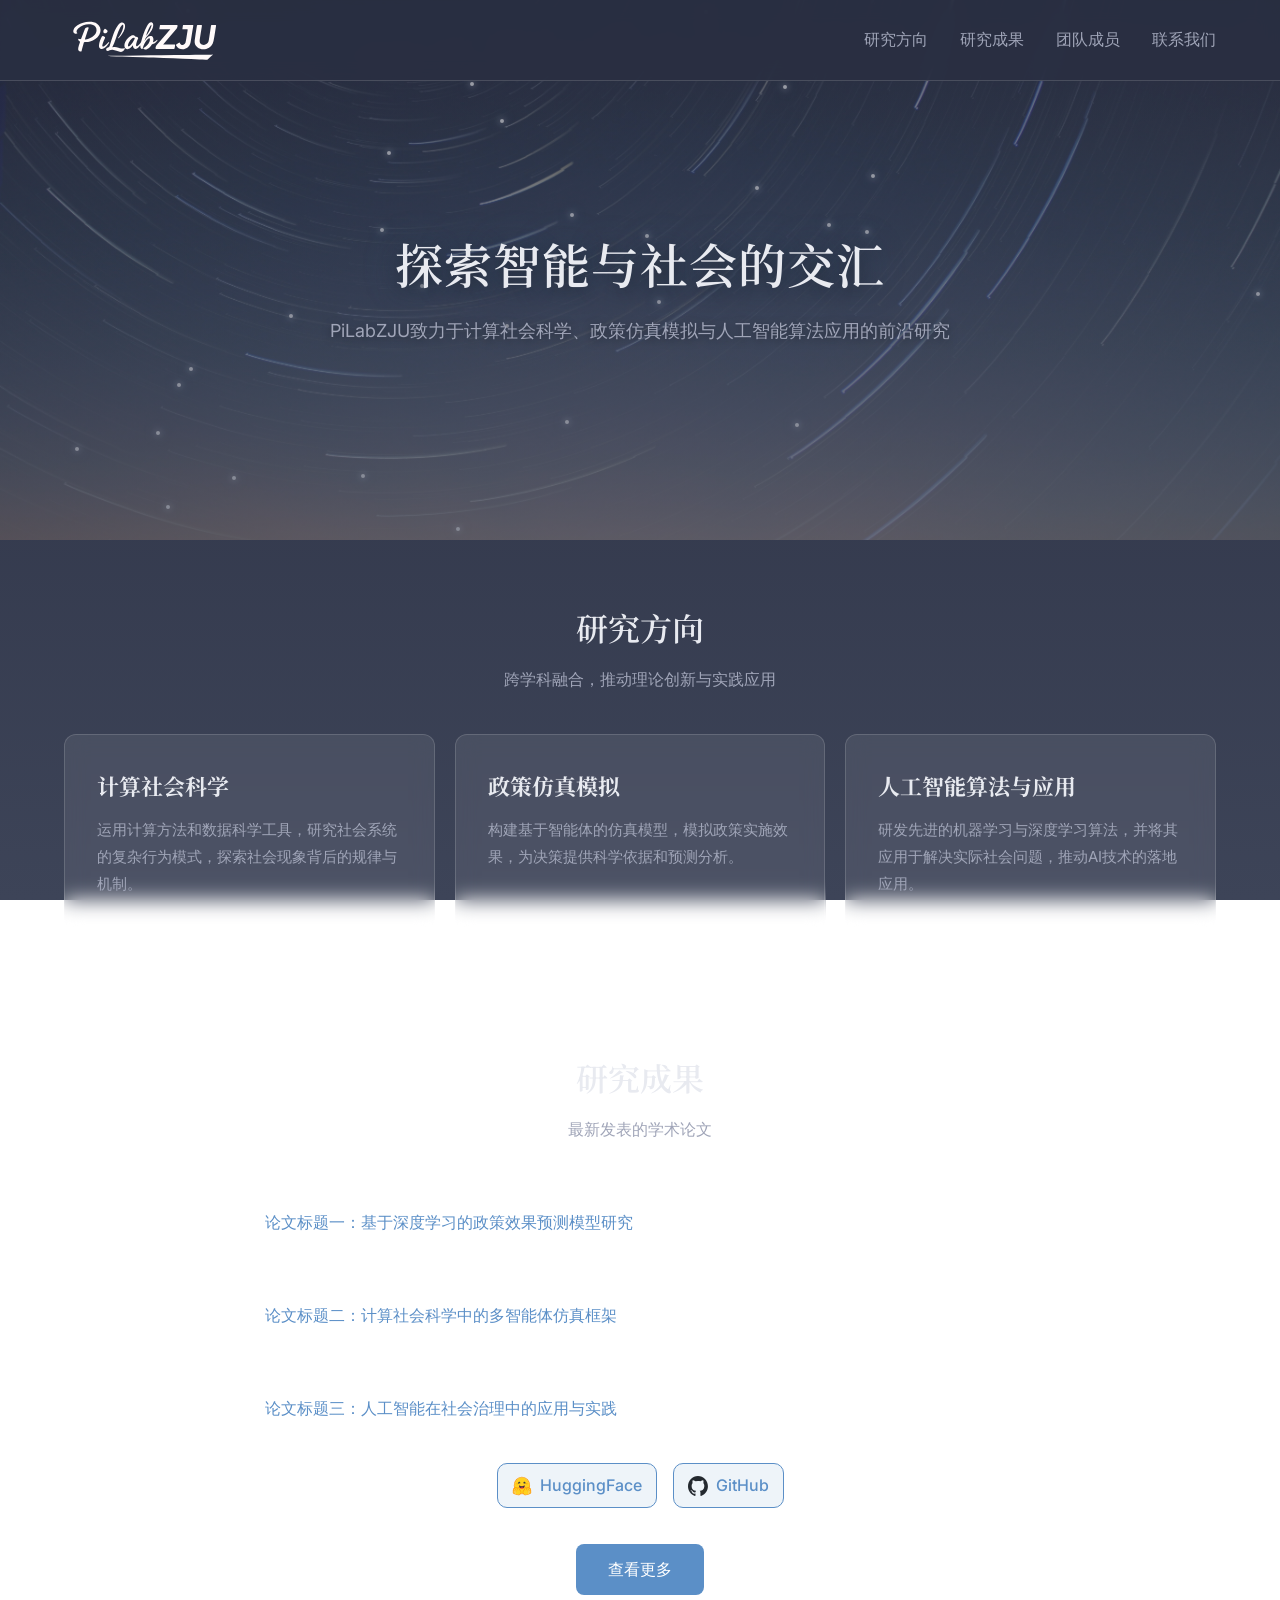
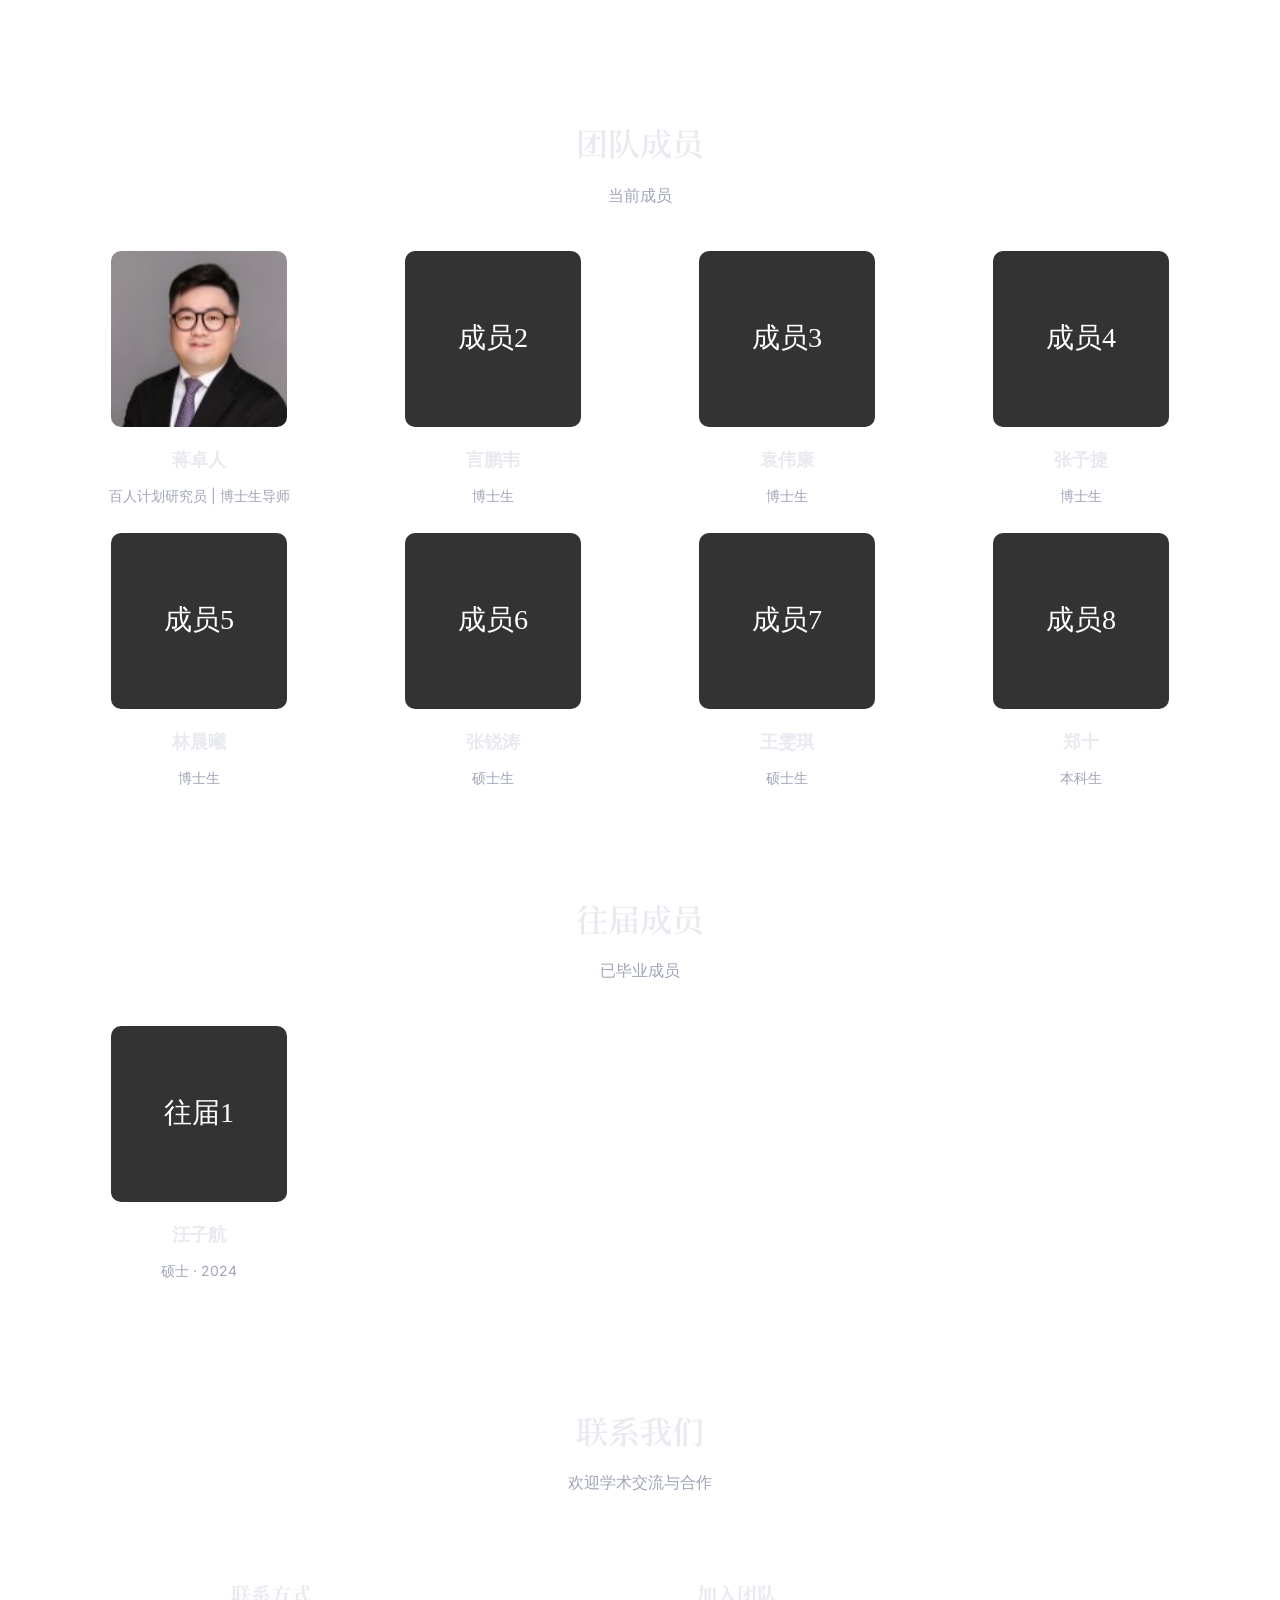
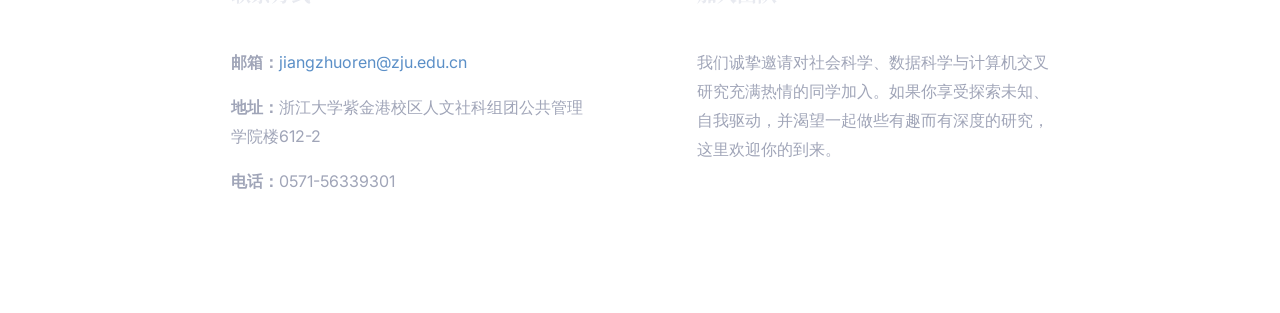
==== commit fb348700: "update files" ====
--- a/index.html
+++ b/index.html
@@ -65,6 +65,16 @@
         <div class="paper-item">
           <a href="#" target="_blank">论文标题三：人工智能在社会治理中的应用与实践</a>
         </div>
+        <div class="resource-links">
+          <a class="icon-link" href="https://huggingface.co/PiLabZJU" target="_blank" rel="noreferrer">
+            <img src="pic/huggingface_logo.svg" alt="HuggingFace" class="icon-img">
+            <span>HuggingFace</span>
+          </a>
+          <a class="icon-link" href="https://github.com/PiLab-ZJU" target="_blank" rel="noreferrer">
+            <img src="pic/github_logo.svg" alt="GitHub" class="icon-img">
+            <span>GitHub</span>
+          </a>
+        </div>
         <div style="text-align: center;">
           <a href="papers.html" class="btn-more">查看更多</a>
         </div>
@@ -142,11 +152,17 @@
     <section class="section" id="contact">
       <h2 class="section-title">联系我们</h2>
       <p class="section-subtitle">欢迎学术交流与合作</p>
-      <div class="contact-info">
-        <p><strong>邮箱：</strong><a href="#">jiangzhuoren@zju.edu.cn</a></p>
-        <p><strong>地址：</strong>浙江大学紫金港校区人文社科组团公共管理学院楼612-2</p>
-        <p><strong>电话：</strong>0571-56339301</p>
-        <p style="margin-top: 32px; color: var(--text-muted);">招收硕士/博士研究生：特别欢迎对社会科学、数据科学和计算机科学交叉研究有强烈兴趣的同学申请；特别欢迎享受探索未知以及具有良好的自我驱动力的同学申请；我们一起合作有趣的有价值的研究课题。</p>
+      <div class="contact-grid">
+        <div class="contact-info">
+          <h3 style="font-family: 'Noto Serif SC', serif; font-size: 20px; margin: 0 0 24px; color: var(--text); padding-bottom: 12px; border-bottom: 1px solid var(--border);">联系方式</h3>
+          <p><strong>邮箱：</strong><a href="mailto:jiangzhuoren@zju.edu.cn">jiangzhuoren@zju.edu.cn</a></p>
+          <p><strong>地址：</strong>浙江大学紫金港校区人文社科组团公共管理学院楼612-2</p>
+          <p><strong>电话：</strong>0571-56339301</p>
+        </div>
+        <div class="contact-info">
+          <h3 style="font-family: 'Noto Serif SC', serif; font-size: 20px; margin: 0 0 24px; color: var(--text); padding-bottom: 12px; border-bottom: 1px solid var(--border);">加入团队</h3>
+          <p style="color: var(--text-muted); line-height: 1.8; margin: 0;">我们诚挚邀请对社会科学、数据科学与计算机交叉研究充满热情的同学加入。如果你享受探索未知、自我驱动，并渴望一起做些有趣而有深度的研究，这里欢迎你的到来。</p>
+        </div>
       </div>
     </section>
   </main>
@@ -165,8 +181,8 @@
         particle.className = 'particle';
         particle.style.left = Math.random() * 100 + '%';
         particle.style.top = Math.random() * 100 + '%';
-        particle.style.animationDelay = Math.random() * 15 + 's';
-        particle.style.animationDuration = (10 + Math.random() * 10) + 's';
+        particle.style.animationDelay = Math.random() * 3 + 's';
+        particle.style.animationDuration = (6 + Math.random() * 4) + 's';
         particlesContainer.appendChild(particle);
       }
     }
--- a/style.css
+++ b/style.css
@@ -1,664 +1,722 @@
-:root {
-  --bg-dark: #2a2f42;
-  --bg-gradient-start: #2a2f42;
-  --bg-gradient-end: #3d4458;
-  --text: #e8eaf0;
-  --text-muted: #a0a5b8;
-  --primary: #5b8fc7;
-  --primary-dark: #4a7bb0;
-  --card: rgba(255, 255, 255, 0.08);
-  --card-hover: rgba(255, 255, 255, 0.12);
-  --border: rgba(255, 255, 255, 0.15);
-  --shadow: rgba(0, 0, 0, 0.3);
-  --max-width: 1200px;
-}
-* { 
-  box-sizing: border-box;
-  margin: 0;
-  padding: 0;
-}
-html {
-  scroll-behavior: smooth;
-}
-body {
-  font-family: "Inter", "Noto Sans SC", system-ui, -apple-system, sans-serif;
-  background: linear-gradient(180deg, var(--bg-gradient-start) 0%, var(--bg-gradient-end) 100%);
-  background-attachment: fixed;
-  color: var(--text);
-  line-height: 1.7;
-  -webkit-font-smoothing: antialiased;
-  min-height: 100vh;
-}
-header {
-  background: rgba(42, 47, 66, 0.9);
-  backdrop-filter: blur(10px);
-  border-bottom: 1px solid var(--border);
-  position: fixed;
-  top: 0;
-  left: 0;
-  right: 0;
-  z-index: 1000;
-  transition: all 0.3s ease;
-}
-.nav {
-  max-width: var(--max-width);
-  margin: 0 auto;
-  padding: 16px 24px;
-  display: flex;
-  align-items: center;
-  justify-content: space-between;
-}
-.brand {
-  display: inline-flex;
-  align-items: center;
-}
-.brand img {
-  height: 48px;
-  width: auto;
-  display: block;
-}
-.nav-links {
-  display: flex;
-  gap: 32px;
-  align-items: center;
-}
-.nav-links a {
-  color: var(--text-muted);
-  text-decoration: none;
-  font-size: 16px;
-  font-weight: 500;
-  transition: color 0.3s ease;
-  position: relative;
-}
-.nav-links a::after {
-  content: '';
-  position: absolute;
-  bottom: -4px;
-  left: 0;
-  width: 0;
-  height: 2px;
-  background: var(--primary);
-  transition: width 0.3s ease;
-}
-.nav-links a:hover {
-  color: var(--text);
-}
-.nav-links a:hover::after {
-  width: 100%;
-}
-.hero {
-  position: relative;
-  min-height: 60vh;
-  display: flex;
-  align-items: center;
-  justify-content: center;
-  text-align: center;
-  padding: 100px 24px 60px;
-  overflow: hidden;
-}
-.hero::before {
-  content: '';
-  position: absolute;
-  top: 0;
-  left: 0;
-  right: 0;
-  bottom: 0;
-  background: url('pic/star.jpg') center/cover no-repeat;
-  background-size: cover;
-  background-position: center;
-  opacity: 0.6;
-  z-index: 0;
-  animation: heroZoom 20s ease-in-out infinite alternate;
-}
-.hero::after {
-  content: '';
-  position: absolute;
-  top: 0;
-  left: 0;
-  right: 0;
-  bottom: 0;
-  background: linear-gradient(180deg, rgba(42, 47, 66, 0.4) 0%, rgba(61, 68, 88, 0.6) 100%);
-  z-index: 1;
-}
-.hero-particles {
-  position: absolute;
-  top: 0;
-  left: 0;
-  right: 0;
-  bottom: 0;
-  z-index: 1;
-  pointer-events: none;
-  overflow: hidden;
-}
-.particle {
-  position: absolute;
-  width: 4px;
-  height: 4px;
-  background: rgba(255, 255, 255, 0.9);
-  border-radius: 50%;
-  animation: float 15s infinite ease-in-out;
-  box-shadow: 0 0 6px rgba(255, 255, 255, 0.8), 0 0 12px rgba(91, 143, 199, 0.6);
-}
-@keyframes heroZoom {
-  0% {
-    transform: scale(1);
-  }
-  100% {
-    transform: scale(1.1);
-  }
-}
-@keyframes float {
-  0%, 100% {
-    transform: translateY(0) translateX(0);
-    opacity: 0.3;
-  }
-  10% {
-    opacity: 1;
-  }
-  90% {
-    opacity: 1;
-  }
-  50% {
-    transform: translateY(-100px) translateX(50px);
-    opacity: 1;
-  }
-}
-@keyframes fadeInUp {
-  from {
-    opacity: 0;
-    transform: translateY(30px);
-  }
-  to {
-    opacity: 1;
-    transform: translateY(0);
-  }
-}
-.hero-content {
-  position: relative;
-  z-index: 2;
-  max-width: 800px;
-  margin: 0 auto;
-  animation: fadeInUp 1s ease-out;
-}
-.hero h1 {
-  font-family: "Noto Serif SC", serif;
-  font-size: clamp(28px, 4vw, 48px);
-  font-weight: 600;
-  margin: 0 0 20px;
-  letter-spacing: 1px;
-  line-height: 1.3;
-  text-shadow: 0 4px 20px rgba(0, 0, 0, 0.5), 0 0 40px rgba(91, 143, 199, 0.3);
-  animation: fadeInUp 1s ease-out 0.2s both;
-}
-.hero p {
-  font-size: clamp(15px, 2vw, 18px);
-  color: var(--text-muted);
-  margin: 0;
-  line-height: 1.8;
-  text-shadow: 0 2px 10px rgba(0, 0, 0, 0.4);
-  animation: fadeInUp 1s ease-out 0.4s both;
-}
-.section {
-  max-width: var(--max-width);
-  margin: 0 auto;
-  padding: 60px 24px;
-}
-.section-title {
-  font-family: "Noto Serif SC", serif;
-  font-size: clamp(26px, 4vw, 32px);
-  font-weight: 600;
-  margin: 0 0 12px;
-  text-align: center;
-  color: var(--text);
-}
-.section-subtitle {
-  text-align: center;
-  color: var(--text-muted);
-  font-size: 16px;
-  margin: 0 0 40px;
-}
-.grid {
-  display: grid;
-  grid-template-columns: repeat(auto-fit, minmax(280px, 1fr));
-  gap: 20px;
-  margin-top: 32px;
-}
-.card {
-  background: var(--card);
-  border: 1px solid var(--border);
-  border-radius: 12px;
-  padding: 32px;
-  transition: all 0.3s ease;
-  backdrop-filter: blur(10px);
-}
-.card:hover {
-  background: var(--card-hover);
-  transform: translateY(-4px);
-  box-shadow: 0 12px 40px var(--shadow);
-}
-.card h3 {
-  font-family: "Noto Serif SC", serif;
-  font-size: 22px;
-  margin: 0 0 12px;
-  color: var(--text);
-}
-.card p {
-  color: var(--text-muted);
-  font-size: 15px;
-  line-height: 1.8;
-  margin: 0;
-}
-.paper-item {
-  background: var(--card);
-  border: 1px solid var(--border);
-  border-radius: 12px;
-  padding: 24px;
-  margin-bottom: 16px;
-  transition: all 0.3s ease;
-  backdrop-filter: blur(10px);
-}
-.paper-item:hover {
-  background: var(--card-hover);
-  transform: translateX(8px);
-}
-.paper-item a {
-  color: var(--primary);
-  text-decoration: none;
-  font-size: 16px;
-  font-weight: 500;
-  display: block;
-  transition: color 0.3s ease;
-}
-.paper-item a:hover {
-  color: var(--primary-dark);
-}
-.btn-more {
-  display: inline-block;
-  margin-top: 32px;
-  padding: 12px 32px;
-  background: var(--primary);
-  color: #fff;
-  text-decoration: none;
-  border-radius: 8px;
-  font-weight: 500;
-  transition: all 0.3s ease;
-  border: none;
-  cursor: pointer;
-}
-.btn-more:hover {
-  background: var(--primary-dark);
-  transform: translateY(-2px);
-  box-shadow: 0 8px 24px rgba(91, 143, 199, 0.3);
-}
-.members-grid {
-  display: grid;
-  grid-template-columns: repeat(4, 1fr);
-  gap: 24px;
-  margin-top: 32px;
-}
-.member-card {
-  text-align: center;
-  cursor: pointer;
-  transition: all 0.3s ease;
-}
-.member-card.no-link {
-  cursor: default;
-}
-.member-photo {
-  width: 100%;
-  max-width: 180px;
-  aspect-ratio: 1;
-  border-radius: 12px;
-  object-fit: cover;
-  border: 2px solid var(--border);
-  margin: 0 auto 16px;
-  transition: all 0.3s ease;
-  background: var(--card);
-  display: block;
-}
-.member-card:hover .member-photo {
-  border-color: var(--primary);
-  transform: scale(1.05);
-  box-shadow: 0 8px 24px var(--shadow);
-}
-.member-name {
-  font-size: 18px;
-  font-weight: 600;
-  margin: 0 0 8px;
-  color: var(--text);
-}
-.member-role {
-  font-size: 14px;
-  color: var(--text-muted);
-  margin: 0;
-}
-.member-hover-info {
-  position: absolute;
-  top: 50%;
-  left: 50%;
-  transform: translate(-50%, -50%);
-  background: rgba(26, 29, 46, 0.95);
-  backdrop-filter: blur(10px);
-  padding: 16px 20px;
-  border-radius: 8px;
-  border: 1px solid var(--border);
-  opacity: 0;
-  pointer-events: none;
-  transition: all 0.3s ease;
-  z-index: 10;
-  white-space: nowrap;
-  font-size: 14px;
-  color: var(--text);
-}
-.member-card {
-  position: relative;
-}
-.member-card:hover .member-hover-info {
-  opacity: 1;
-}
-.contact-info {
-  background: var(--card);
-  border: 1px solid var(--border);
-  border-radius: 12px;
-  padding: 40px;
-  max-width: 600px;
-  margin: 0 auto;
-  backdrop-filter: blur(10px);
-}
-.contact-info p {
-  color: var(--text-muted);
-  font-size: 16px;
-  margin: 16px 0;
-  line-height: 1.8;
-}
-.contact-info a {
-  color: var(--primary);
-  text-decoration: none;
-  transition: color 0.3s ease;
-}
-.contact-info a:hover {
-  color: var(--primary-dark);
-}
-.back-to-top {
-  position: fixed;
-  bottom: 32px;
-  right: 32px;
-  width: 48px;
-  height: 48px;
-  background: var(--primary);
-  border: none;
-  border-radius: 50%;
-  color: #fff;
-  font-size: 20px;
-  cursor: pointer;
-  opacity: 0;
-  visibility: hidden;
-  transition: all 0.3s ease;
-  z-index: 999;
-  display: flex;
-  align-items: center;
-  justify-content: center;
-  box-shadow: 0 4px 16px rgba(91, 143, 199, 0.3);
-}
-.back-to-top.visible {
-  opacity: 1;
-  visibility: visible;
-}
-.back-to-top:hover {
-  background: var(--primary-dark);
-  transform: translateY(-4px);
-  box-shadow: 0 8px 24px rgba(91, 143, 199, 0.4);
-}
-.section-divider {
-  margin: 50px 0;
-  border: none;
-  height: 1px;
-  background: var(--border);
-}
-@media (max-width: 1024px) {
-  .members-grid {
-    grid-template-columns: repeat(3, 1fr);
-  }
-}
-@media (max-width: 768px) {
-  .nav-links {
-    gap: 20px;
-  }
-  .nav-links a {
-    font-size: 13px;
-  }
-  .members-grid {
-    grid-template-columns: repeat(2, 1fr);
-    gap: 24px;
-  }
-  .section {
-    padding: 50px 20px;
-  }
-  .back-to-top {
-    bottom: 20px;
-    right: 20px;
-    width: 44px;
-    height: 44px;
-  }
-}
-@media (max-width: 480px) {
-  .members-grid {
-    grid-template-columns: 1fr;
-  }
-  .nav-links {
-    gap: 16px;
-  }
-}
-
-/* Papers page specific styles */
-.brand a {
-  text-decoration: none;
-}
-.container {
-  max-width: var(--max-width);
-  margin: 0 auto;
-  padding: 120px 24px 80px;
-}
-.page-title {
-  font-family: "Noto Serif SC", serif;
-  font-size: clamp(32px, 5vw, 42px);
-  font-weight: 600;
-  margin: 0 0 16px;
-  text-align: center;
-}
-.page-subtitle {
-  text-align: center;
-  color: var(--text-muted);
-  font-size: 16px;
-  margin: 0 0 60px;
-}
-.paper-list {
-  display: flex;
-  flex-direction: column;
-  gap: 20px;
-}
-.paper-card {
-  background: var(--card);
-  border: 1px solid var(--border);
-  border-radius: 12px;
-  padding: 28px;
-  transition: all 0.3s ease;
-  backdrop-filter: blur(10px);
-}
-.paper-card:hover {
-  background: var(--card-hover);
-  transform: translateY(-2px);
-  box-shadow: 0 12px 40px var(--shadow);
-}
-.paper-title {
-  font-size: 20px;
-  font-weight: 600;
-  margin: 0 0 12px;
-  color: var(--text);
-  line-height: 1.4;
-}
-.paper-title a {
-  color: var(--primary);
-  text-decoration: none;
-  transition: color 0.3s ease;
-}
-.paper-title a:hover {
-  color: var(--primary-dark);
-}
-.paper-authors {
-  color: var(--text-muted);
-  font-size: 15px;
-  margin: 0 0 12px;
-}
-.paper-venue {
-  color: var(--text-muted);
-  font-size: 14px;
-  margin: 0 0 16px;
-  font-style: italic;
-}
-.paper-links {
-  display: flex;
-  gap: 16px;
-  flex-wrap: wrap;
-}
-.paper-link {
-  display: inline-flex;
-  align-items: center;
-  gap: 6px;
-  padding: 8px 16px;
-  background: rgba(91, 143, 199, 0.1);
-  border: 1px solid var(--primary);
-  border-radius: 6px;
-  color: var(--primary);
-  text-decoration: none;
-  font-size: 14px;
-  transition: all 0.3s ease;
-}
-.paper-link:hover {
-  background: var(--primary);
-  color: #fff;
-}
-
-/* Member page specific styles */
-.member-header {
-  display: grid;
-  grid-template-columns: 200px 1fr;
-  gap: 40px;
-  margin-bottom: 40px;
-  align-items: start;
-}
-.member-photo-large {
-  width: 100%;
-  aspect-ratio: 1;
-  border-radius: 12px;
-  object-fit: cover;
-  border: 2px solid var(--border);
-  background: var(--card);
-}
-.member-info {
-  flex: 1;
-}
-.member-tags {
-  display: flex;
-  flex-wrap: wrap;
-  gap: 10px;
-  margin-bottom: 20px;
-}
-.tag {
-  padding: 6px 14px;
-  background: rgba(91, 143, 199, 0.15);
-  border: 1px solid var(--primary);
-  border-radius: 20px;
-  font-size: 14px;
-  color: var(--primary);
-}
-.member-links {
-  display: flex;
-  gap: 16px;
-  flex-wrap: wrap;
-}
-.member-link {
-  display: inline-flex;
-  align-items: center;
-  gap: 6px;
-  padding: 8px 16px;
-  background: rgba(91, 143, 199, 0.1);
-  border: 1px solid var(--primary);
-  border-radius: 6px;
-  color: var(--primary);
-  text-decoration: none;
-  font-size: 14px;
-  transition: all 0.3s ease;
-}
-.member-link:hover {
-  background: var(--primary);
-  color: #fff;
-}
-.member-content {
-  background: var(--card);
-  border: 1px solid var(--border);
-  border-radius: 12px;
-  padding: 40px;
-  backdrop-filter: blur(10px);
-}
-.content-section {
-  margin-bottom: 32px;
-}
-.content-section:last-child {
-  margin-bottom: 0;
-}
-.content-section h3 {
-  font-family: "Noto Serif SC", serif;
-  font-size: 22px;
-  font-weight: 600;
-  margin: 0 0 16px;
-  color: var(--text);
-  padding-bottom: 12px;
-  border-bottom: 1px solid var(--border);
-}
-.content-section p {
-  color: var(--text-muted);
-  font-size: 16px;
-  line-height: 1.8;
-  margin: 0 0 16px;
-}
-.content-section ul {
-  color: var(--text-muted);
-  font-size: 16px;
-  line-height: 1.8;
-  padding-left: 24px;
-  margin: 0;
-}
-.content-section li {
-  margin-bottom: 8px;
-}
-
-/* Additional responsive styles for papers and member pages */
-@media (max-width: 768px) {
-  .container {
-    padding: 100px 20px 60px;
-  }
-  .paper-card {
-    padding: 20px;
-  }
-  .paper-links {
-    flex-direction: column;
-  }
-  .paper-link {
-    width: 100%;
-    justify-content: center;
-  }
-  .member-header {
-    grid-template-columns: 1fr;
-    gap: 24px;
-    text-align: center;
-  }
-  .member-photo-large {
-    max-width: 200px;
-    margin: 0 auto;
-  }
-  .member-content {
-    padding: 24px;
-  }
-}
-
+:root {
+  --bg-dark: #2a2f42;
+  --bg-gradient-start: #2a2f42;
+  --bg-gradient-end: #3d4458;
+  --text: #e8eaf0;
+  --text-muted: #a0a5b8;
+  --primary: #5b8fc7;
+  --primary-dark: #4a7bb0;
+  --card: rgba(255, 255, 255, 0.08);
+  --card-hover: rgba(255, 255, 255, 0.12);
+  --border: rgba(255, 255, 255, 0.15);
+  --shadow: rgba(0, 0, 0, 0.3);
+  --max-width: 1200px;
+}
+* { 
+  box-sizing: border-box;
+  margin: 0;
+  padding: 0;
+}
+html {
+  scroll-behavior: smooth;
+}
+body {
+  font-family: "Inter", "Noto Sans SC", system-ui, -apple-system, sans-serif;
+  background: linear-gradient(180deg, var(--bg-gradient-start) 0%, var(--bg-gradient-end) 100%);
+  background-attachment: fixed;
+  color: var(--text);
+  line-height: 1.7;
+  -webkit-font-smoothing: antialiased;
+  min-height: 100vh;
+}
+header {
+  background: rgba(42, 47, 66, 0.9);
+  backdrop-filter: blur(10px);
+  border-bottom: 1px solid var(--border);
+  position: fixed;
+  top: 0;
+  left: 0;
+  right: 0;
+  z-index: 1000;
+  transition: all 0.3s ease;
+}
+.nav {
+  max-width: var(--max-width);
+  margin: 0 auto;
+  padding: 16px 24px;
+  display: flex;
+  align-items: center;
+  justify-content: space-between;
+}
+.brand {
+  display: inline-flex;
+  align-items: center;
+}
+.brand img {
+  height: 48px;
+  width: auto;
+  display: block;
+}
+.nav-links {
+  display: flex;
+  gap: 32px;
+  align-items: center;
+}
+.nav-links a {
+  color: var(--text-muted);
+  text-decoration: none;
+  font-size: 16px;
+  font-weight: 500;
+  transition: color 0.3s ease;
+  position: relative;
+}
+.nav-links a::after {
+  content: '';
+  position: absolute;
+  bottom: -4px;
+  left: 0;
+  width: 0;
+  height: 2px;
+  background: var(--primary);
+  transition: width 0.3s ease;
+}
+.nav-links a:hover {
+  color: var(--text);
+}
+.nav-links a:hover::after {
+  width: 100%;
+}
+.hero {
+  position: relative;
+  min-height: 60vh;
+  display: flex;
+  align-items: center;
+  justify-content: center;
+  text-align: center;
+  padding: 100px 24px 60px;
+  overflow: hidden;
+}
+.hero::before {
+  content: '';
+  position: absolute;
+  top: 0;
+  left: 0;
+  right: 0;
+  bottom: 0;
+  background: url('pic/star.jpg') center/cover no-repeat;
+  background-size: cover;
+  background-position: center;
+  opacity: 0.6;
+  z-index: 0;
+  animation: heroZoom 10s ease-in-out infinite alternate;
+}
+.hero::after {
+  content: '';
+  position: absolute;
+  top: 0;
+  left: 0;
+  right: 0;
+  bottom: 0;
+  background: linear-gradient(180deg, rgba(42, 47, 66, 0.4) 0%, rgba(61, 68, 88, 0.6) 100%);
+  z-index: 1;
+}
+.hero-particles {
+  position: absolute;
+  top: 0;
+  left: 0;
+  right: 0;
+  bottom: 0;
+  z-index: 1;
+  pointer-events: none;
+  overflow: hidden;
+}
+.particle {
+  position: absolute;
+  width: 4px;
+  height: 4px;
+  background: rgba(255, 255, 255, 0.9);
+  border-radius: 50%;
+  animation: float 8s infinite ease-in-out;
+  box-shadow: 0 0 6px rgba(255, 255, 255, 0.8), 0 0 12px rgba(91, 143, 199, 0.6);
+}
+@keyframes heroZoom {
+  0% {
+    transform: scale(1);
+  }
+  100% {
+    transform: scale(1.1);
+  }
+}
+@keyframes float {
+  0%, 100% {
+    transform: translateY(0) translateX(0);
+    opacity: 0.3;
+  }
+  10% {
+    opacity: 1;
+  }
+  90% {
+    opacity: 1;
+  }
+  50% {
+    transform: translateY(-100px) translateX(50px);
+    opacity: 1;
+  }
+}
+@keyframes fadeInUp {
+  from {
+    opacity: 0;
+    transform: translateY(30px);
+  }
+  to {
+    opacity: 1;
+    transform: translateY(0);
+  }
+}
+.hero-content {
+  position: relative;
+  z-index: 2;
+  max-width: 800px;
+  margin: 0 auto;
+  animation: fadeInUp 1s ease-out;
+}
+.hero h1 {
+  font-family: "Noto Serif SC", serif;
+  font-size: clamp(28px, 4vw, 48px);
+  font-weight: 600;
+  margin: 0 0 20px;
+  letter-spacing: 1px;
+  line-height: 1.3;
+  text-shadow: 0 4px 20px rgba(0, 0, 0, 0.5), 0 0 40px rgba(91, 143, 199, 0.3);
+  animation: fadeInUp 1s ease-out 0.2s both;
+}
+.hero p {
+  font-size: clamp(15px, 2vw, 18px);
+  color: var(--text-muted);
+  margin: 0;
+  line-height: 1.8;
+  text-shadow: 0 2px 10px rgba(0, 0, 0, 0.4);
+  animation: fadeInUp 1s ease-out 0.4s both;
+}
+.section {
+  max-width: var(--max-width);
+  margin: 0 auto;
+  padding: 60px 24px;
+}
+.section-title {
+  font-family: "Noto Serif SC", serif;
+  font-size: clamp(26px, 4vw, 32px);
+  font-weight: 600;
+  margin: 0 0 12px;
+  text-align: center;
+  color: var(--text);
+}
+.section-subtitle {
+  text-align: center;
+  color: var(--text-muted);
+  font-size: 16px;
+  margin: 0 0 40px;
+}
+.grid {
+  display: grid;
+  grid-template-columns: repeat(auto-fit, minmax(280px, 1fr));
+  gap: 20px;
+  margin-top: 32px;
+}
+.card {
+  background: var(--card);
+  border: 1px solid var(--border);
+  border-radius: 12px;
+  padding: 32px;
+  transition: all 0.3s ease;
+  backdrop-filter: blur(10px);
+}
+.card:hover {
+  background: var(--card-hover);
+  transform: translateY(-4px);
+  box-shadow: 0 12px 40px var(--shadow);
+}
+.card h3 {
+  font-family: "Noto Serif SC", serif;
+  font-size: 22px;
+  margin: 0 0 12px;
+  color: var(--text);
+}
+.card p {
+  color: var(--text-muted);
+  font-size: 15px;
+  line-height: 1.8;
+  margin: 0;
+}
+.paper-item {
+  background: var(--card);
+  border: 1px solid var(--border);
+  border-radius: 12px;
+  padding: 24px;
+  margin-bottom: 16px;
+  transition: all 0.3s ease;
+  backdrop-filter: blur(10px);
+}
+.paper-item:hover {
+  background: var(--card-hover);
+  transform: translateX(8px);
+}
+.paper-item a {
+  color: var(--primary);
+  text-decoration: none;
+  font-size: 16px;
+  font-weight: 500;
+  display: block;
+  transition: color 0.3s ease;
+}
+.paper-item a:hover {
+  color: var(--primary-dark);
+}
+.btn-more {
+  display: inline-block;
+  margin-top: 32px;
+  padding: 12px 32px;
+  background: var(--primary);
+  color: #fff;
+  text-decoration: none;
+  border-radius: 8px;
+  font-weight: 500;
+  transition: all 0.3s ease;
+  border: none;
+  cursor: pointer;
+}
+.btn-more:hover {
+  background: var(--primary-dark);
+  transform: translateY(-2px);
+  box-shadow: 0 8px 24px rgba(91, 143, 199, 0.3);
+}
+.members-grid {
+  display: grid;
+  grid-template-columns: repeat(4, 1fr);
+  gap: 24px;
+  margin-top: 32px;
+}
+.member-card {
+  text-align: center;
+  cursor: pointer;
+  transition: all 0.3s ease;
+}
+.member-card.no-link {
+  cursor: default;
+}
+.member-photo {
+  width: 100%;
+  max-width: 180px;
+  aspect-ratio: 1;
+  border-radius: 12px;
+  object-fit: cover;
+  border: 2px solid var(--border);
+  margin: 0 auto 16px;
+  transition: all 0.3s ease;
+  background: var(--card);
+  display: block;
+}
+.member-card:hover .member-photo {
+  border-color: var(--primary);
+  transform: scale(1.05);
+  box-shadow: 0 8px 24px var(--shadow);
+}
+.member-name {
+  font-size: 18px;
+  font-weight: 600;
+  margin: 0 0 8px;
+  color: var(--text);
+}
+.member-role {
+  font-size: 14px;
+  color: var(--text-muted);
+  margin: 0;
+}
+.member-hover-info {
+  position: absolute;
+  top: 50%;
+  left: 50%;
+  transform: translate(-50%, -50%);
+  background: rgba(26, 29, 46, 0.95);
+  backdrop-filter: blur(10px);
+  padding: 16px 20px;
+  border-radius: 8px;
+  border: 1px solid var(--border);
+  opacity: 0;
+  pointer-events: none;
+  transition: all 0.3s ease;
+  z-index: 10;
+  white-space: nowrap;
+  font-size: 14px;
+  color: var(--text);
+}
+.member-card {
+  position: relative;
+}
+.member-card:hover .member-hover-info {
+  opacity: 1;
+}
+.contact-info {
+  background: var(--card);
+  border: 1px solid var(--border);
+  border-radius: 12px;
+  padding: 40px;
+  max-width: 600px;
+  margin: 0 auto;
+  backdrop-filter: blur(10px);
+}
+.contact-info p {
+  color: var(--text-muted);
+  font-size: 16px;
+  margin: 16px 0;
+  line-height: 1.8;
+}
+.contact-info a {
+  color: var(--primary);
+  text-decoration: none;
+  transition: color 0.3s ease;
+}
+.contact-info a:hover {
+  color: var(--primary-dark);
+}
+.contact-grid {
+  max-width: 900px;
+  margin: 0 auto;
+  display: grid;
+  grid-template-columns: 1fr 1fr;
+  gap: 32px;
+}
+@media (max-width: 768px) {
+  .contact-grid {
+    grid-template-columns: 1fr;
+    gap: 24px;
+  }
+}
+.back-to-top {
+  position: fixed;
+  bottom: 32px;
+  right: 32px;
+  width: 48px;
+  height: 48px;
+  background: var(--primary);
+  border: none;
+  border-radius: 50%;
+  color: #fff;
+  font-size: 20px;
+  cursor: pointer;
+  opacity: 0;
+  visibility: hidden;
+  transition: all 0.3s ease;
+  z-index: 999;
+  display: flex;
+  align-items: center;
+  justify-content: center;
+  box-shadow: 0 4px 16px rgba(91, 143, 199, 0.3);
+}
+.back-to-top.visible {
+  opacity: 1;
+  visibility: visible;
+}
+.back-to-top:hover {
+  background: var(--primary-dark);
+  transform: translateY(-4px);
+  box-shadow: 0 8px 24px rgba(91, 143, 199, 0.4);
+}
+.section-divider {
+  margin: 50px 0;
+  border: none;
+  height: 1px;
+  background: var(--border);
+}
+@media (max-width: 1024px) {
+  .members-grid {
+    grid-template-columns: repeat(3, 1fr);
+  }
+}
+@media (max-width: 768px) {
+  .nav-links {
+    gap: 20px;
+  }
+  .nav-links a {
+    font-size: 13px;
+  }
+  .members-grid {
+    grid-template-columns: repeat(2, 1fr);
+    gap: 24px;
+  }
+  .section {
+    padding: 50px 20px;
+  }
+  .back-to-top {
+    bottom: 20px;
+    right: 20px;
+    width: 44px;
+    height: 44px;
+  }
+}
+@media (max-width: 480px) {
+  .members-grid {
+    grid-template-columns: 1fr;
+  }
+  .nav-links {
+    gap: 16px;
+  }
+}
+
+/* Papers page specific styles */
+.brand a {
+  text-decoration: none;
+}
+.container {
+  max-width: var(--max-width);
+  margin: 0 auto;
+  padding: 120px 24px 80px;
+}
+.page-title {
+  font-family: "Noto Serif SC", serif;
+  font-size: clamp(32px, 5vw, 42px);
+  font-weight: 600;
+  margin: 0 0 16px;
+  text-align: center;
+}
+.page-subtitle {
+  text-align: center;
+  color: var(--text-muted);
+  font-size: 16px;
+  margin: 0 0 60px;
+}
+.paper-list {
+  display: flex;
+  flex-direction: column;
+  gap: 20px;
+}
+.paper-card {
+  background: var(--card);
+  border: 1px solid var(--border);
+  border-radius: 12px;
+  padding: 28px;
+  transition: all 0.3s ease;
+  backdrop-filter: blur(10px);
+}
+.paper-card:hover {
+  background: var(--card-hover);
+  transform: translateY(-2px);
+  box-shadow: 0 12px 40px var(--shadow);
+}
+.paper-title {
+  font-size: 20px;
+  font-weight: 600;
+  margin: 0 0 12px;
+  color: var(--text);
+  line-height: 1.4;
+}
+.paper-title a {
+  color: var(--primary);
+  text-decoration: none;
+  transition: color 0.3s ease;
+}
+.paper-title a:hover {
+  color: var(--primary-dark);
+}
+.paper-authors {
+  color: var(--text-muted);
+  font-size: 15px;
+  margin: 0 0 12px;
+}
+.paper-venue {
+  color: var(--text-muted);
+  font-size: 14px;
+  margin: 0 0 16px;
+  font-style: italic;
+}
+.paper-links {
+  display: flex;
+  gap: 16px;
+  flex-wrap: wrap;
+}
+.paper-link {
+  display: inline-flex;
+  align-items: center;
+  gap: 6px;
+  padding: 8px 16px;
+  background: rgba(91, 143, 199, 0.1);
+  border: 1px solid var(--primary);
+  border-radius: 6px;
+  color: var(--primary);
+  text-decoration: none;
+  font-size: 14px;
+  transition: all 0.3s ease;
+}
+.paper-link:hover {
+  background: var(--primary);
+  color: #fff;
+}
+.resource-links {
+  display: flex;
+  justify-content: center;
+  gap: 16px;
+  margin: 16px 0 4px;
+}
+.icon-link {
+  display: inline-flex;
+  align-items: center;
+  gap: 8px;
+  padding: 8px 14px;
+  background: rgba(91, 143, 199, 0.1);
+  border: 1px solid var(--primary);
+  border-radius: 10px;
+  color: var(--primary);
+  text-decoration: none;
+  font-weight: 500;
+  transition: all 0.3s ease;
+}
+.icon-link:hover {
+  background: var(--primary);
+  color: #fff;
+  box-shadow: 0 8px 24px rgba(91, 143, 199, 0.25);
+}
+.icon-img {
+  width: 20px;
+  height: 20px;
+  display: block;
+  transition: all 0.3s ease;
+}
+.icon-link:hover .icon-img {
+  opacity: 0.9;
+}
+
+/* Member page specific styles */
+.member-header {
+  display: grid;
+  grid-template-columns: 200px 1fr;
+  gap: 40px;
+  margin-bottom: 40px;
+  align-items: start;
+}
+.member-photo-large {
+  width: 100%;
+  aspect-ratio: 1;
+  border-radius: 12px;
+  object-fit: cover;
+  border: 2px solid var(--border);
+  background: var(--card);
+}
+.member-info {
+  flex: 1;
+}
+.member-header .member-info h1.member-name {
+  font-family: "Noto Serif SC", serif;
+  font-size: 42px;
+  font-weight: 600;
+  margin: 0 0 12px;
+  color: var(--text);
+}
+.member-header .member-info p.member-role {
+  font-size: 20px;
+  color: var(--text-muted);
+  margin: 0 0 20px;
+}
+.member-tags {
+  display: flex;
+  flex-wrap: wrap;
+  gap: 10px;
+  margin-bottom: 20px;
+}
+.tag {
+  padding: 4px 10px;
+  background: rgba(91, 143, 199, 0.15);
+  border: 1px solid var(--primary);
+  border-radius: 16px;
+  font-size: 12px;
+  color: var(--primary);
+}
+.member-links {
+  display: flex;
+  gap: 12px;
+  flex-wrap: wrap;
+}
+.member-link {
+  display: inline-flex;
+  align-items: center;
+  gap: 4px;
+  padding: 6px 12px;
+  background: rgba(91, 143, 199, 0.1);
+  border: 1px solid var(--primary);
+  border-radius: 6px;
+  color: var(--primary);
+  text-decoration: none;
+  font-size: 12px;
+  transition: all 0.3s ease;
+}
+.member-link:hover {
+  background: var(--primary);
+  color: #fff;
+}
+.member-content {
+  background: var(--card);
+  border: 1px solid var(--border);
+  border-radius: 12px;
+  padding: 40px;
+  backdrop-filter: blur(10px);
+}
+.content-section {
+  margin-bottom: 32px;
+}
+.content-section:last-child {
+  margin-bottom: 0;
+}
+.content-section h3 {
+  font-family: "Noto Serif SC", serif;
+  font-size: 22px;
+  font-weight: 600;
+  margin: 0 0 16px;
+  color: var(--text);
+  padding-bottom: 12px;
+  border-bottom: 1px solid var(--border);
+}
+.content-section p {
+  color: var(--text-muted);
+  font-size: 16px;
+  line-height: 1.8;
+  margin: 0 0 16px;
+}
+.content-section ul {
+  color: var(--text-muted);
+  font-size: 16px;
+  line-height: 1.8;
+  padding-left: 24px;
+  margin: 0;
+}
+.content-section li {
+  margin-bottom: 8px;
+}
+
+/* Additional responsive styles for papers and member pages */
+@media (max-width: 768px) {
+  .container {
+    padding: 100px 20px 60px;
+  }
+  .paper-card {
+    padding: 20px;
+  }
+  .paper-links {
+    flex-direction: column;
+  }
+  .paper-link {
+    width: 100%;
+    justify-content: center;
+  }
+  .member-header {
+    grid-template-columns: 1fr;
+    gap: 24px;
+    text-align: center;
+  }
+  .member-photo-large {
+    max-width: 200px;
+    margin: 0 auto;
+  }
+  .member-content {
+    padding: 24px;
+  }
+}
+
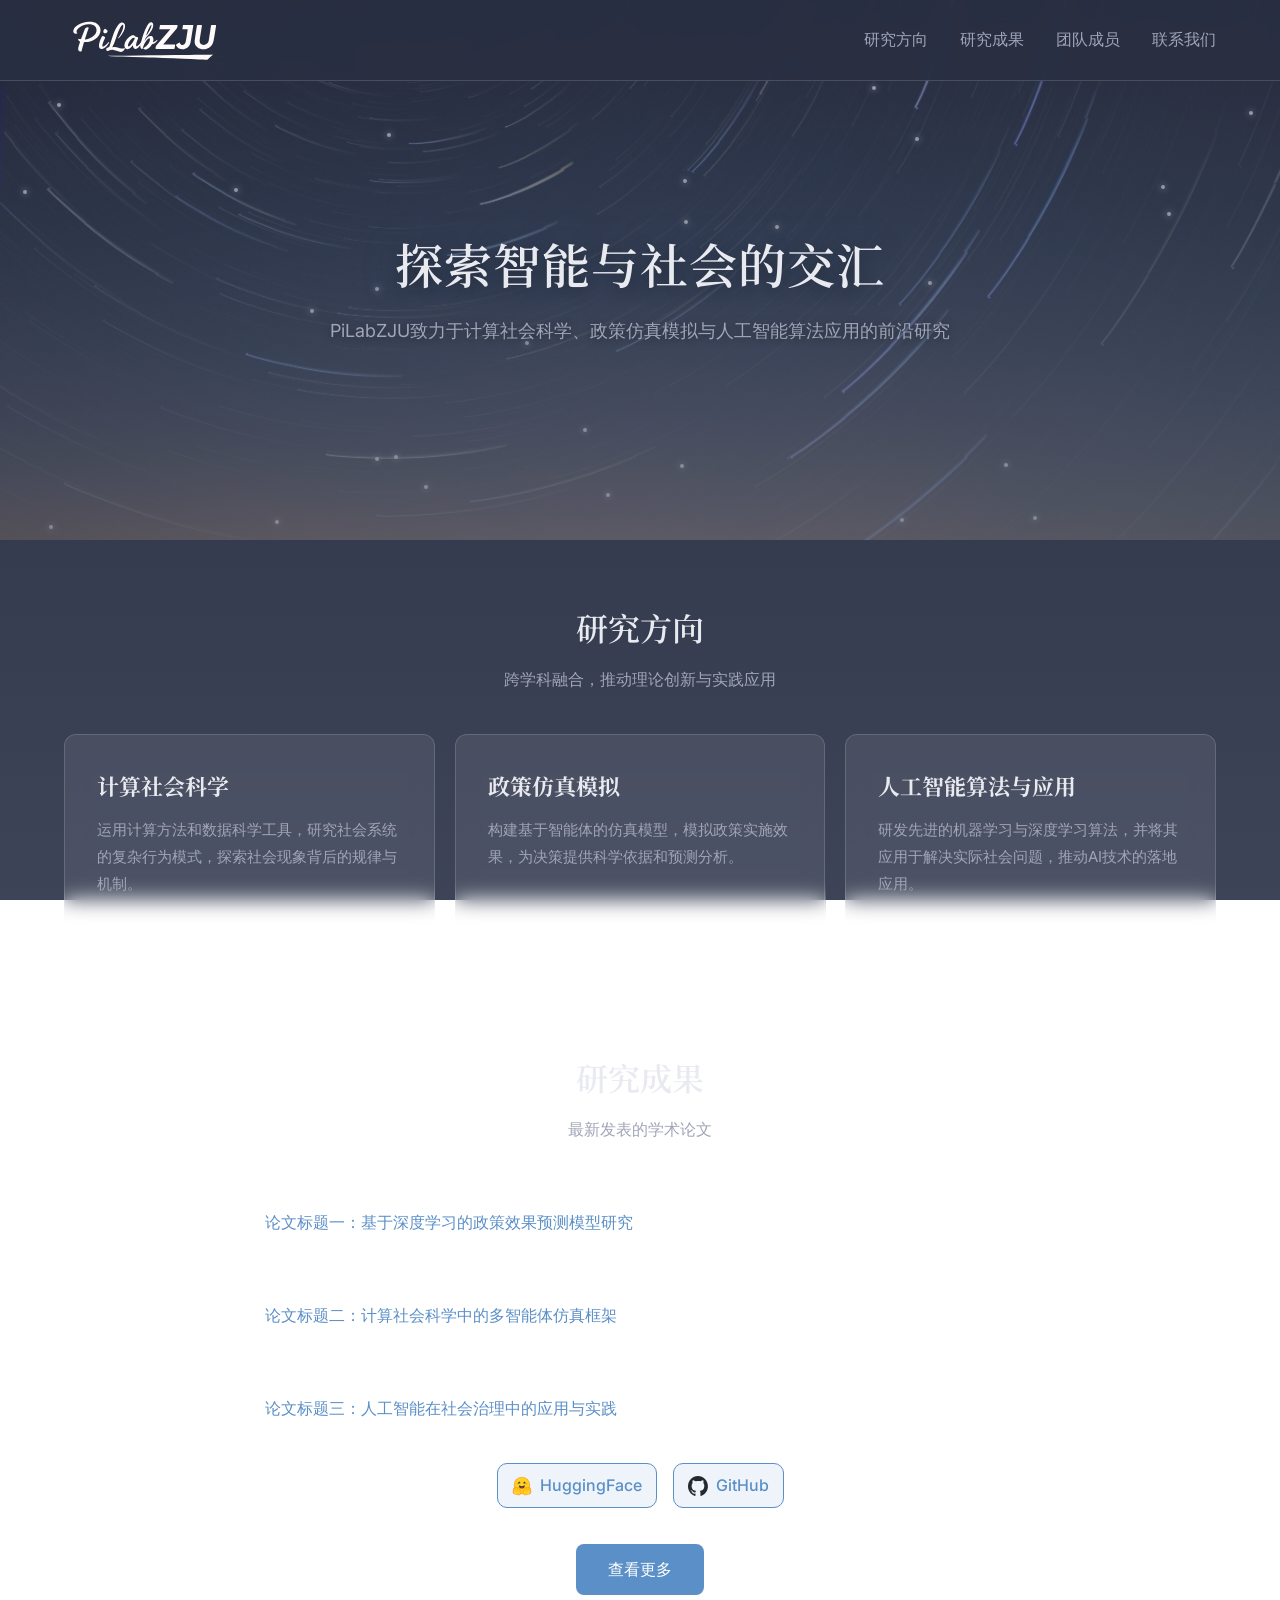
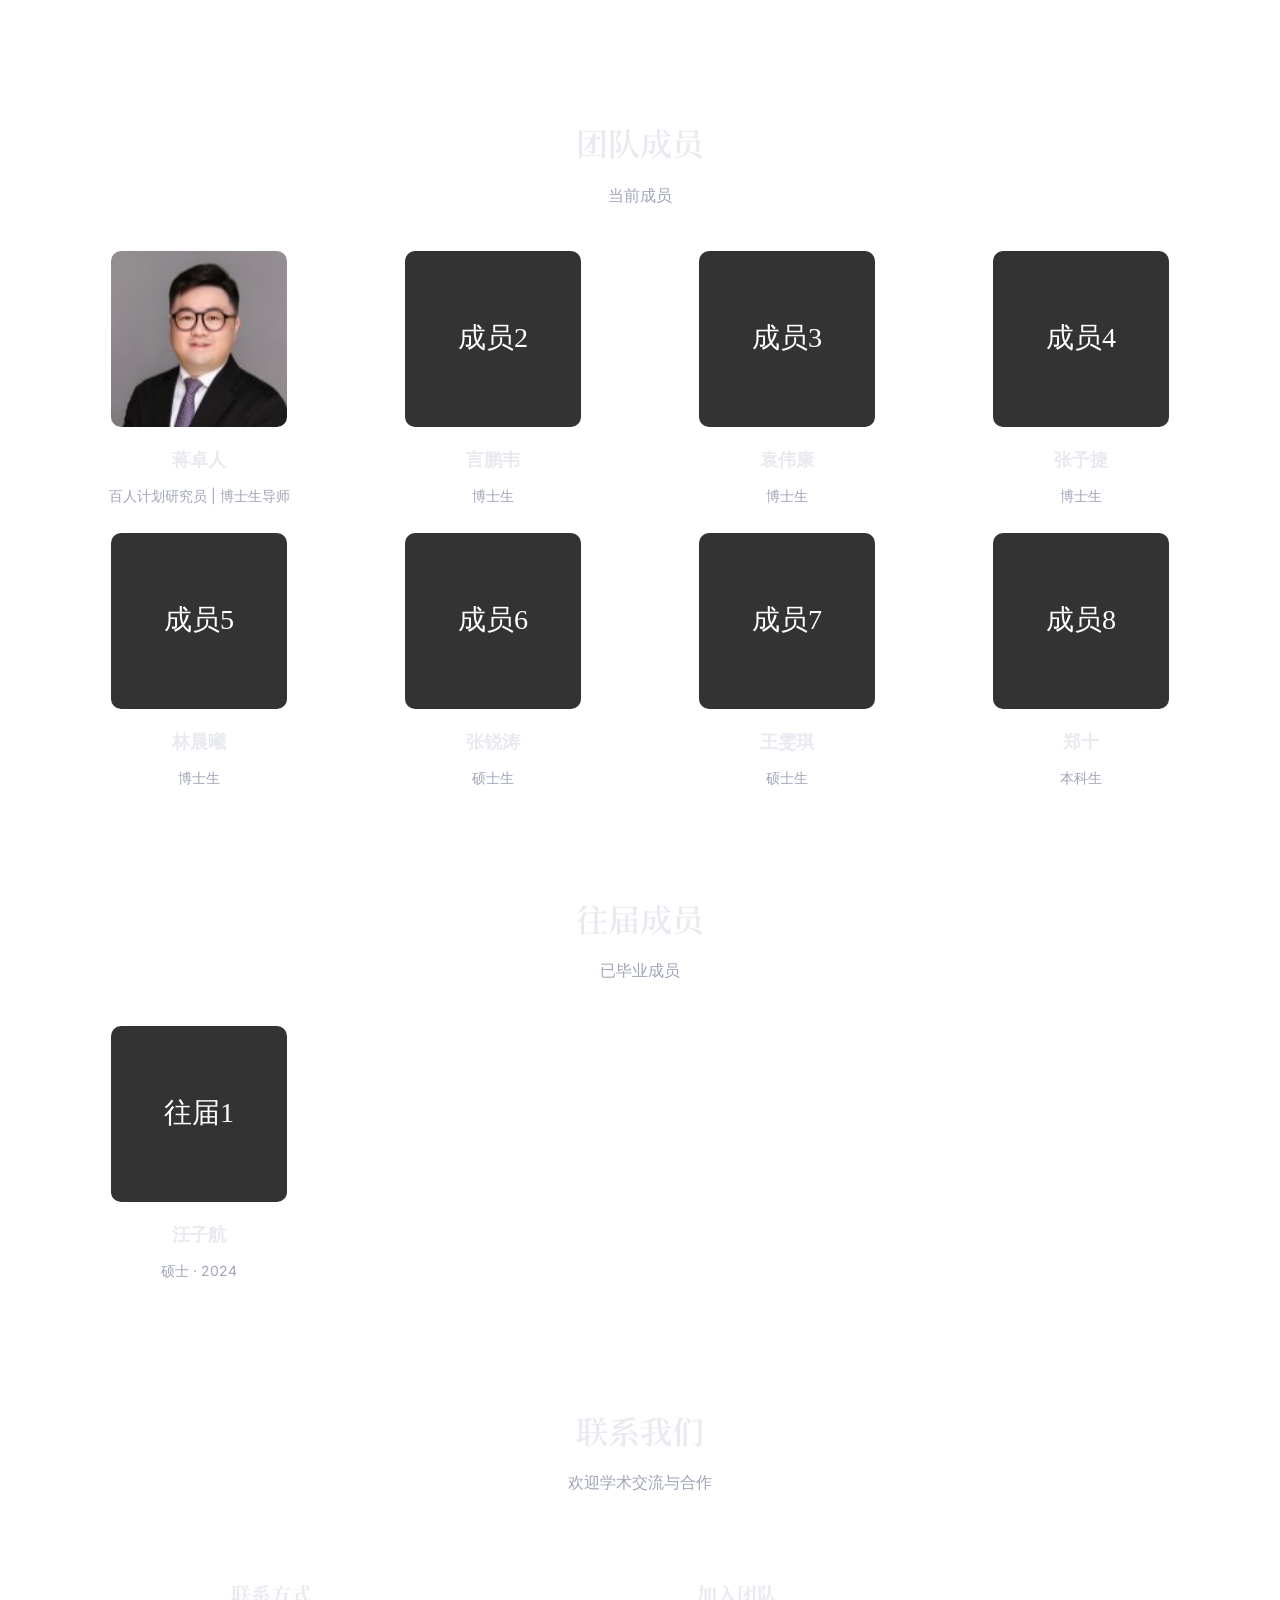
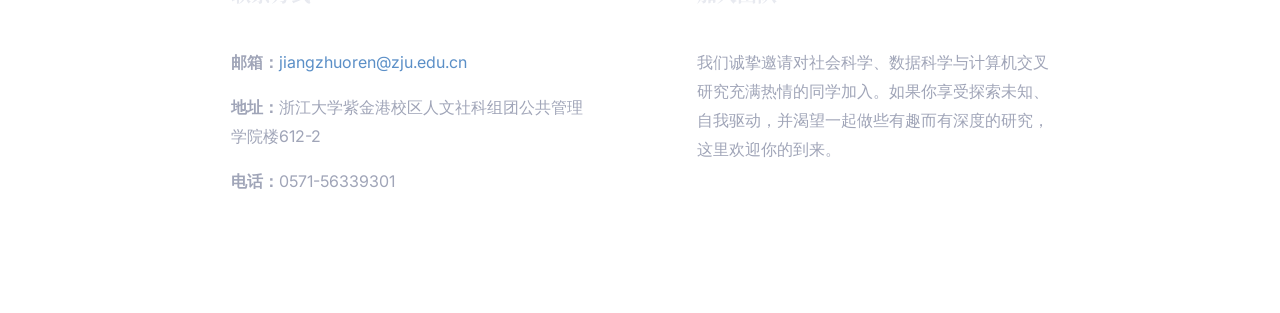
==== commit 0c42a8e4: "update files" ====
--- a/index.html
+++ b/index.html
@@ -15,7 +15,12 @@
       <div class="brand">
         <img src="pic/logo.svg" alt="PI Lab logo">
       </div>
-      <div class="nav-links">
+      <button class="menu-toggle" id="menuToggle" aria-label="菜单">
+        <span></span>
+        <span></span>
+        <span></span>
+      </button>
+      <div class="nav-links" id="navLinks">
         <a href="#research">研究方向</a>
         <a href="#papers">研究成果</a>
         <a href="#members">团队成员</a>
@@ -189,6 +194,25 @@
     
     // 页面加载后创建粒子
     window.addEventListener('load', createParticles);
+    
+    // 移动端菜单切换
+    const menuToggle = document.getElementById('menuToggle');
+    const navLinks = document.getElementById('navLinks');
+    
+    if (menuToggle && navLinks) {
+      menuToggle.addEventListener('click', () => {
+        menuToggle.classList.toggle('active');
+        navLinks.classList.toggle('active');
+      });
+      
+      // 点击导航链接后关闭菜单
+      navLinks.querySelectorAll('a').forEach(link => {
+        link.addEventListener('click', () => {
+          menuToggle.classList.remove('active');
+          navLinks.classList.remove('active');
+        });
+      });
+    }
     
     // 返回顶部按钮
     const backToTop = document.getElementById('backToTop');
--- a/style.css
+++ b/style.css
@@ -57,6 +57,32 @@
   width: auto;
   display: block;
 }
+.menu-toggle {
+  display: none;
+  flex-direction: column;
+  gap: 5px;
+  background: transparent;
+  border: none;
+  cursor: pointer;
+  padding: 8px;
+  z-index: 1001;
+}
+.menu-toggle span {
+  width: 24px;
+  height: 2px;
+  background: var(--text);
+  transition: all 0.3s ease;
+  border-radius: 2px;
+}
+.menu-toggle.active span:nth-child(1) {
+  transform: rotate(45deg) translate(7px, 7px);
+}
+.menu-toggle.active span:nth-child(2) {
+  opacity: 0;
+}
+.menu-toggle.active span:nth-child(3) {
+  transform: rotate(-45deg) translate(7px, -7px);
+}
 .nav-links {
   display: flex;
   gap: 32px;
@@ -69,6 +95,7 @@
   font-weight: 500;
   transition: color 0.3s ease;
   position: relative;
+  white-space: nowrap;
 }
 .nav-links a::after {
   content: '';
@@ -434,11 +461,39 @@
   }
 }
 @media (max-width: 768px) {
+  .menu-toggle {
+    display: flex;
+  }
   .nav-links {
-    gap: 20px;
+    position: fixed;
+    top: 70px;
+    left: 0;
+    right: 0;
+    background: rgba(42, 47, 66, 0.98);
+    backdrop-filter: blur(10px);
+    flex-direction: column;
+    gap: 0;
+    padding: 20px 0;
+    transform: translateY(-100%);
+    opacity: 0;
+    visibility: hidden;
+    transition: all 0.3s ease;
+    border-bottom: 1px solid var(--border);
+    box-shadow: 0 8px 24px rgba(0, 0, 0, 0.3);
+  }
+  .nav-links.active {
+    transform: translateY(0);
+    opacity: 1;
+    visibility: visible;
   }
   .nav-links a {
-    font-size: 13px;
+    width: 100%;
+    padding: 12px 24px;
+    font-size: 15px;
+    text-align: center;
+  }
+  .nav-links a::after {
+    display: none;
   }
   .members-grid {
     grid-template-columns: repeat(2, 1fr);
@@ -457,9 +512,6 @@
 @media (max-width: 480px) {
   .members-grid {
     grid-template-columns: 1fr;
-  }
-  .nav-links {
-    gap: 16px;
   }
 }
 
